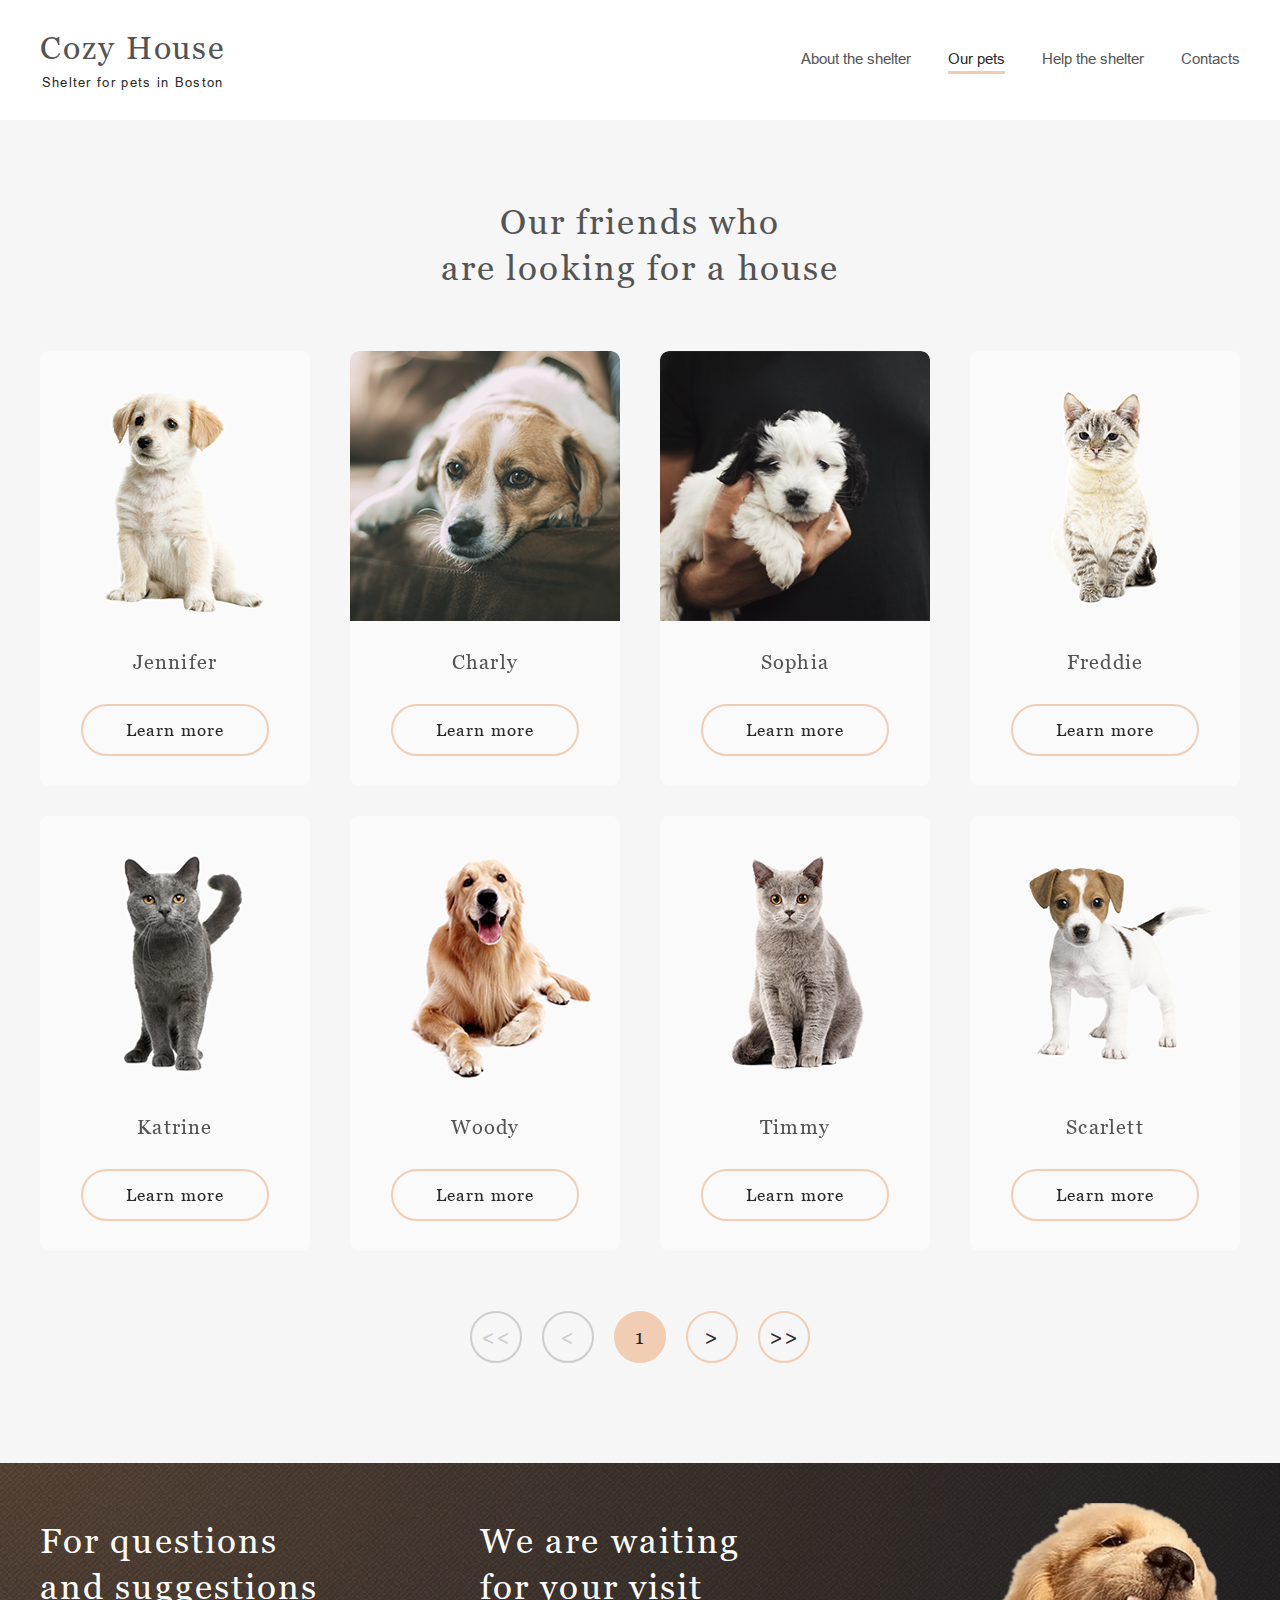
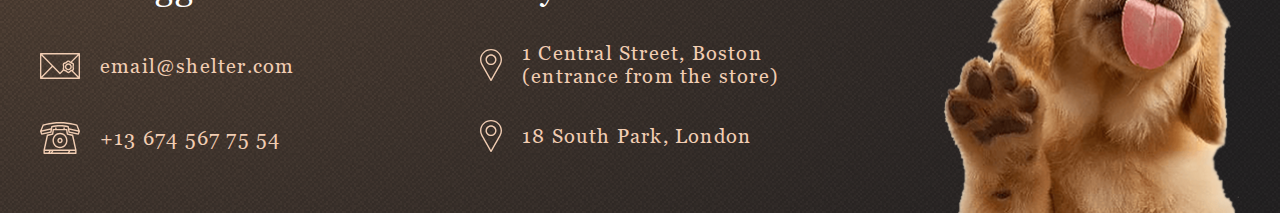
==== pets/index.html @ a1c97e05 "Deploy." ====
<!doctype html><html lang="en"><head><meta charset="UTF-8"/><meta name="viewport" content="width=device-width,initial-scale=1"/><meta name="mode" content="production"/><title>Shelter - Our Pets</title><link rel="icon" type="image/x-icon" href="../favicon.ico?b58b47cc1b7baebacf90"/><link rel="stylesheet" href="../pets/pets.min.css?b58b47cc1b7baebacf90"/></head><body><div class="container menu"><div class="container__content container__content_no-padding"><header class="header"><div class="logo"><a class="link-wrapper logo__link" href="../"><h1 class="title">Cozy House</h1><span class="subtitle">Shelter for pets in Boston</span></a></div><nav class="navigation-menu"><ul class="navigation-menu__link-list"><li class="link"><a href="../">About the shelter</a></li><li class="link link_active"><a class="active" href="../pets">Our pets</a></li><li class="link"><a href="../#help">Help the shelter</a></li><li class="link"><a href="#contacts">Contacts</a></li></ul><button class="burger-menu-button"><span class="burger-menu-button__strip"></span> <span class="burger-menu-button__strip"></span> <span class="burger-menu-button__strip"></span></button><div class="burger-menu"><ul class="burger-menu__link-list"><li class="link"><a href="../">About the shelter</a></li><li class="link link_active"><a class="active" href="../pets">Our pets</a></li><li class="link"><a href="../#help">Help the shelter</a></li><li class="link"><a href="#contacts" close-burger-menu>Contacts</a></li></ul></div></nav></header></div></div><main><section class="container pets"><div class="container__content"><h3 class="heading">Our friends who<br/>are looking for a house</h3><div class="slider"><div class="slider__slide-wrapper swiper"><div class="swiper-wrapper"></div><div class="navigation"><button class="button button_inactive button__paginator button__paginator_top-left swiper-button-first" disabled="disabled">&lt;&lt;</button> <button class="button button_inactive button__paginator button__paginator_left swiper-button-prev" disabled="disabled">&lt;</button> <button class="button button_active button__paginator button__paginator_count swiper-pagination-count">1</button> <button class="button button__paginator button__paginator_right swiper-button-next">&gt;</button> <button class="button button__paginator button__paginator_top-right swiper-button-last">&gt;&gt;</button></div></div></div></div></section></main><footer class="container footer" id="contacts"><div class="container__content container__content_no-padding"><div class="content"><div class="info contacts"><h3 class="info__title">For questions and suggestions</h3><a class="link-wrapper" href="mailto:email@shelter.com"><div class="info__row email"><div class="icon"></div><div class="text">email@shelter.com</div></div></a><a class="link-wrapper" href="tel:+136745677554"><div class="info__row phone"><div class="icon"></div><div class="text">+13 674 567 75 54</div></div></a></div><div class="info locations"><h3 class="info__title">We are waiting for your visit</h3><a class="link-wrapper" href="https://www.google.ru/maps/search/1+Central+Street,+Boston+(entrance+from+the+store)/@42.3144556,-71.0403232,12z/data=!3m1!4b1?hl=ru" target="_blank"><div class="info__row address"><div class="icon"></div><div class="text">1 Central Street, Boston (entrance from the store)</div></div></a><a class="link-wrapper" href="https://www.google.ru/maps/search/18+South+Park,+London/@51.4801382,-0.1778589,12z/data=!3m1!4b1?hl=ru" target="_blank"><div class="info__row address"><div class="icon"></div><div class="text">18 South Park, London</div></div></a></div></div><div class="image"></div></div></footer><script src="../pets/pets.min.js?b58b47cc1b7baebacf90"></script></body></html>
---- pets/pets.min.css ----
@font-face{font-family:swiper-icons;font-style:normal;font-weight:400;src:url("data:application/font-woff;charset=utf-8;base64, [base64]//wADZ2x5ZgAAAywAAADMAAAD2MHtryVoZWFkAAABbAAAADAAAAA2E2+eoWhoZWEAAAGcAAAAHwAAACQC9gDzaG10eAAAAigAAAAZAAAArgJkABFsb2NhAAAC0AAAAFoAAABaFQAUGG1heHAAAAG8AAAAHwAAACAAcABAbmFtZQAAA/gAAAE5AAACXvFdBwlwb3N0AAAFNAAAAGIAAACE5s74hXjaY2BkYGAAYpf5Hu/j+W2+MnAzMYDAzaX6QjD6/4//Bxj5GA8AuRwMYGkAPywL13jaY2BkYGA88P8Agx4j+/8fQDYfA1AEBWgDAIB2BOoAeNpjYGRgYNBh4GdgYgABEMnIABJzYNADCQAACWgAsQB42mNgYfzCOIGBlYGB0YcxjYGBwR1Kf2WQZGhhYGBiYGVmgAFGBiQQkOaawtDAoMBQxXjg/wEGPcYDDA4wNUA2CCgwsAAAO4EL6gAAeNpj2M0gyAACqxgGNWBkZ2D4/wMA+xkDdgAAAHjaY2BgYGaAYBkGRgYQiAHyGMF8FgYHIM3DwMHABGQrMOgyWDLEM1T9/w8UBfEMgLzE////P/5//f/V/xv+r4eaAAeMbAxwIUYmIMHEgKYAYjUcsDAwsLKxc3BycfPw8jEQA/[base64]/uznmfPFBNODM2K7MTQ45YEAZqGP81AmGGcF3iPqOop0r1SPTaTbVkfUe4HXj97wYE+yNwWYxwWu4v1ugWHgo3S1XdZEVqWM7ET0cfnLGxWfkgR42o2PvWrDMBSFj/IHLaF0zKjRgdiVMwScNRAoWUoH78Y2icB/yIY09An6AH2Bdu/UB+yxopYshQiEvnvu0dURgDt8QeC8PDw7Fpji3fEA4z/PEJ6YOB5hKh4dj3EvXhxPqH/SKUY3rJ7srZ4FZnh1PMAtPhwP6fl2PMJMPDgeQ4rY8YT6Gzao0eAEA409DuggmTnFnOcSCiEiLMgxCiTI6Cq5DZUd3Qmp10vO0LaLTd2cjN4fOumlc7lUYbSQcZFkutRG7g6JKZKy0RmdLY680CDnEJ+UMkpFFe1RN7nxdVpXrC4aTtnaurOnYercZg2YVmLN/d/gczfEimrE/fs/bOuq29Zmn8tloORaXgZgGa78yO9/cnXm2BpaGvq25Dv9S4E9+5SIc9PqupJKhYFSSl47+Qcr1mYNAAAAeNptw0cKwkAAAMDZJA8Q7OUJvkLsPfZ6zFVERPy8qHh2YER+3i/BP83vIBLLySsoKimrqKqpa2hp6+jq6RsYGhmbmJqZSy0sraxtbO3sHRydnEMU4uR6yx7JJXveP7WrDycAAAAAAAH//wACeNpjYGRgYOABYhkgZgJCZgZNBkYGLQZtIJsFLMYAAAw3ALgAeNolizEKgDAQBCchRbC2sFER0YD6qVQiBCv/H9ezGI6Z5XBAw8CBK/m5iQQVauVbXLnOrMZv2oLdKFa8Pjuru2hJzGabmOSLzNMzvutpB3N42mNgZGBg4GKQYzBhYMxJLMlj4GBgAYow/P/PAJJhLM6sSoWKfWCAAwDAjgbRAAB42mNgYGBkAIIbCZo5IPrmUn0hGA0AO8EFTQAA")}:root{--swiper-theme-color:#007aff}.swiper{list-style:none;margin-left:auto;margin-right:auto;overflow:hidden;padding:0;position:relative;z-index:1}.swiper-vertical>.swiper-wrapper{flex-direction:column}.swiper-wrapper{box-sizing:content-box;display:flex;height:100%;position:relative;transition-property:transform;width:100%;z-index:1}.swiper-android .swiper-slide,.swiper-wrapper{transform:translateZ(0)}.swiper-pointer-events{touch-action:pan-y}.swiper-pointer-events.swiper-vertical{touch-action:pan-x}.swiper-slide{flex-shrink:0;height:100%;position:relative;transition-property:transform;width:100%}.swiper-slide-invisible-blank{visibility:hidden}.swiper-autoheight,.swiper-autoheight .swiper-slide{height:auto}.swiper-autoheight .swiper-wrapper{align-items:flex-start;transition-property:transform,height}.swiper-backface-hidden .swiper-slide{-webkit-backface-visibility:hidden;backface-visibility:hidden;transform:translateZ(0)}.swiper-3d,.swiper-3d.swiper-css-mode .swiper-wrapper{perspective:1200px}.swiper-3d .swiper-cube-shadow,.swiper-3d .swiper-slide,.swiper-3d .swiper-slide-shadow,.swiper-3d .swiper-slide-shadow-bottom,.swiper-3d .swiper-slide-shadow-left,.swiper-3d .swiper-slide-shadow-right,.swiper-3d .swiper-slide-shadow-top,.swiper-3d .swiper-wrapper{transform-style:preserve-3d}.swiper-3d .swiper-slide-shadow,.swiper-3d .swiper-slide-shadow-bottom,.swiper-3d .swiper-slide-shadow-left,.swiper-3d .swiper-slide-shadow-right,.swiper-3d .swiper-slide-shadow-top{height:100%;left:0;pointer-events:none;position:absolute;top:0;width:100%;z-index:10}.swiper-3d .swiper-slide-shadow{background:rgba(0,0,0,.15)}.swiper-3d .swiper-slide-shadow-left{background-image:linear-gradient(270deg,rgba(0,0,0,.5),transparent)}.swiper-3d .swiper-slide-shadow-right{background-image:linear-gradient(90deg,rgba(0,0,0,.5),transparent)}.swiper-3d .swiper-slide-shadow-top{background-image:linear-gradient(0deg,rgba(0,0,0,.5),transparent)}.swiper-3d .swiper-slide-shadow-bottom{background-image:linear-gradient(180deg,rgba(0,0,0,.5),transparent)}.swiper-css-mode>.swiper-wrapper{-ms-overflow-style:none;overflow:auto;scrollbar-width:none}.swiper-css-mode>.swiper-wrapper::-webkit-scrollbar{display:none}.swiper-css-mode>.swiper-wrapper>.swiper-slide{scroll-snap-align:start start}.swiper-horizontal.swiper-css-mode>.swiper-wrapper{scroll-snap-type:x mandatory}.swiper-vertical.swiper-css-mode>.swiper-wrapper{scroll-snap-type:y mandatory}.swiper-centered>.swiper-wrapper:before{content:"";flex-shrink:0;order:9999}.swiper-centered.swiper-horizontal>.swiper-wrapper>.swiper-slide:first-child{margin-inline-start:var(--swiper-centered-offset-before)}.swiper-centered.swiper-horizontal>.swiper-wrapper:before{height:100%;min-height:1px;width:var(--swiper-centered-offset-after)}.swiper-centered.swiper-vertical>.swiper-wrapper>.swiper-slide:first-child{margin-block-start:var(--swiper-centered-offset-before)}.swiper-centered.swiper-vertical>.swiper-wrapper:before{height:var(--swiper-centered-offset-after);min-width:1px;width:100%}.swiper-centered>.swiper-wrapper>.swiper-slide{scroll-snap-align:center center}

/*! normalize.css v8.0.1 | MIT License | github.com/necolas/normalize.css */html{-webkit-text-size-adjust:100%;line-height:1.15}body{margin:0}main{display:block}h1{font-size:2em;margin:.67em 0}hr{box-sizing:content-box;height:0;overflow:visible}pre{font-family:monospace,monospace;font-size:1em}a{background-color:transparent}abbr[title]{border-bottom:none;text-decoration:underline;text-decoration:underline dotted}b,strong{font-weight:bolder}code,kbd,samp{font-family:monospace,monospace;font-size:1em}small{font-size:80%}sub,sup{font-size:75%;line-height:0;position:relative;vertical-align:baseline}sub{bottom:-.25em}sup{top:-.5em}img{border-style:none}button,input,optgroup,select,textarea{font-family:inherit;font-size:100%;line-height:1.15;margin:0}button,input{overflow:visible}button,select{text-transform:none}[type=button],[type=reset],[type=submit],button{-webkit-appearance:button}[type=button]::-moz-focus-inner,[type=reset]::-moz-focus-inner,[type=submit]::-moz-focus-inner,button::-moz-focus-inner{border-style:none;padding:0}[type=button]:-moz-focusring,[type=reset]:-moz-focusring,[type=submit]:-moz-focusring,button:-moz-focusring{outline:1px dotted ButtonText}fieldset{padding:.35em .75em .625em}legend{box-sizing:border-box;color:inherit;display:table;max-width:100%;padding:0;white-space:normal}progress{vertical-align:baseline}textarea{overflow:auto}[type=checkbox],[type=radio]{box-sizing:border-box;padding:0}[type=number]::-webkit-inner-spin-button,[type=number]::-webkit-outer-spin-button{height:auto}[type=search]{-webkit-appearance:textfield;outline-offset:-2px}[type=search]::-webkit-search-decoration{-webkit-appearance:none}::-webkit-file-upload-button{-webkit-appearance:button;font:inherit}details{display:block}summary{display:list-item}[hidden],template{display:none}@font-face{font-display:swap;font-family:Arial;font-style:normal;font-weight:900;src:url(../static/fonts/Arial-Black.woff2) format("woff2"),url(../static/fonts/Arial-Black.woff) format("woff"),url(../static/fonts/Arial-Black.ttf) format("truetype")}@font-face{font-display:swap;font-family:Arial;font-style:normal;font-weight:700;src:url(../static/fonts/Arial-BoldMT.woff2) format("woff2"),url(../static/fonts/Arial-BoldMT.woff) format("woff"),url(../static/fonts/Arial-BoldMT.ttf) format("truetype")}@font-face{font-display:swap;font-family:Arial;font-style:italic;font-weight:700;src:url(../static/fonts/Arial-BoldItalicMT.woff2) format("woff2"),url(../static/fonts/Arial-BoldItalicMT.woff) format("woff"),url(../static/fonts/Arial-BoldItalicMT.ttf) format("truetype")}@font-face{font-display:swap;font-family:Arial Narrow;font-style:italic;font-weight:400;src:url(../static/fonts/ArialNarrow-Italic.woff2) format("woff2"),url(../static/fonts/ArialNarrow-Italic.woff) format("woff"),url(../static/fonts/ArialNarrow-Italic.ttf) format("truetype")}@font-face{font-display:swap;font-family:Arial;font-style:normal;font-weight:400;src:url(../static/fonts/ArialMT.woff2) format("woff2"),url(../static/fonts/ArialMT.woff) format("woff"),url(../static/fonts/ArialMT.ttf) format("truetype")}@font-face{font-display:swap;font-family:Arial;font-style:italic;font-weight:400;src:url(../static/fonts/Arial-ItalicMT.woff2) format("woff2"),url(../static/fonts/Arial-ItalicMT.woff) format("woff"),url(../static/fonts/Arial-ItalicMT.ttf) format("truetype")}@font-face{font-display:swap;font-family:Arial Narrow;font-style:italic;font-weight:700;src:url(../static/fonts/ArialNarrow-BoldItalic.woff2) format("woff2"),url(../static/fonts/ArialNarrow-BoldItalic.woff) format("woff"),url(../static/fonts/ArialNarrow-BoldItalic.ttf) format("truetype")}@font-face{font-display:swap;font-family:Arial Narrow;font-style:normal;font-weight:700;src:url(../static/fonts/ArialNarrow-Bold.woff2) format("woff2"),url(../static/fonts/ArialNarrow-Bold.woff) format("woff"),url(../static/fonts/ArialNarrow-Bold.ttf) format("truetype")}@font-face{font-display:swap;font-family:Arial Narrow;font-style:normal;font-weight:400;src:url(../static/fonts/ArialNarrow.woff2) format("woff2"),url(../static/fonts/ArialNarrow.woff) format("woff"),url(../static/fonts/ArialNarrow.ttf) format("truetype")}@font-face{font-display:swap;font-family:Georgia;font-style:normal;font-weight:700;src:url(../static/fonts/Georgia-Bold.woff2) format("woff2"),url(../static/fonts/Georgia-Bold.woff) format("woff"),url(../static/fonts/Georgia-Bold.ttf) format("truetype")}@font-face{font-display:swap;font-family:Georgia;font-style:italic;font-weight:700;src:url(../static/fonts/Georgia-BoldItalic.woff2) format("woff2"),url(../static/fonts/Georgia-BoldItalic.woff) format("woff"),url(../static/fonts/Georgia-BoldItalic.ttf) format("truetype")}@font-face{font-display:swap;font-family:Georgia;font-style:normal;font-weight:400;src:url(../static/fonts/Georgia.woff2) format("woff2"),url(../static/fonts/Georgia.woff) format("woff"),url(../static/fonts/Georgia.ttf) format("truetype")}@font-face{font-display:swap;font-family:Georgia;font-style:italic;font-weight:400;src:url(../static/fonts/Georgia-Italic.woff2) format("woff2"),url(../static/fonts/Georgia-Italic.woff) format("woff"),url(../static/fonts/Georgia-Italic.ttf) format("truetype")}:root{--color-light-xl:#fff;--color-light-l:#f6f6f6;--color-light-s:#fafafa;--color-dark-s:#cdcdcd;--color-dark-m:#b2b2b2;--color-dark-l:#545454;--color-dark-xl:#4c4c4c;--color-dark-3xl:#292929;--color-dark-3xl-opacity:rgba(41,41,41,.6);--color-primary:#f1cdb3;--color-primary-light:#fddcc4;--size-heading:3.5rem;--size-small-text:1.5rem}html{font-size:62.5%}body{background-color:var(--color-dark-3xl);color:var(--color-dark-3xl);font-family:Georgia;font-size:2rem;font-weight:400}h1,h2,h3,h6{font-weight:400;margin:0}p{margin:0}ul,ul li{margin:0;padding:0}ul li{list-style-type:none}h1{color:var(--color-primary);font-family:Georgia;font-size:3.2rem;font-style:normal;font-weight:400;letter-spacing:.06em;line-height:1.1}h2{color:var(--color-light-xl);font-size:4.4rem}h2,h3{font-family:Georgia;font-style:normal;font-weight:400;letter-spacing:.06em;line-height:1.3}h3{color:var(--color-dark-l);font-size:3.5rem}.link-wrapper{text-decoration:none}.button{background-color:transparent;border:.2rem solid;border-color:var(--color-primary);border-radius:10rem;color:var(--color-dark-3xl);cursor:pointer;font-size:1.7rem;letter-spacing:.06em;line-height:1.3;padding:1.3rem 4.3rem;transition:background-color .3s,border-color .3s,color .3s}.button_active{background-color:var(--color-primary)}.button_inactive{border-color:var(--color-dark-s);color:var(--color-dark-s);cursor:auto}.container__content{box-sizing:border-box;margin:0 auto;max-width:120rem;min-height:inherit;padding:8rem 0 10rem}.container__content_no-padding{padding:0!important}.container__content .heading,.container__content .text{margin-bottom:1rem}.container__content .text:last-child{margin-bottom:0}.container__content .header{display:grid;grid-template-columns:auto 1fr;min-height:12rem}.container__content .header .logo{align-items:center;display:flex}.container__content .header .logo__link{align-items:center;display:flex;flex-flow:column;justify-content:center}.container__content .header .logo__link .title{margin-bottom:1.1rem}.container__content .header .logo__link .subtitle{color:var(--color-light-xl);font-family:Arial;font-size:1.3rem;font-weight:400;letter-spacing:.1em;line-height:1.15rem}.container__content .header .navigation-menu{align-items:center;display:flex;justify-content:end}.container__content .header .navigation-menu__link-list{display:flex}.container__content .header .navigation-menu__link-list .link{font-family:Arial;font-size:1.5rem;font-weight:400;line-height:160%;margin-right:3.7rem}.container__content .header .navigation-menu__link-list .link:last-child{margin-right:0}.container__content .header .navigation-menu__link-list .link_active{border-bottom:.3rem solid;border-color:var(--color-primary)}.container__content .header .navigation-menu__link-list .link a{color:var(--color-dark-s);text-decoration:none;transition:color .3s}.container__content .header .navigation-menu__link-list .link a.active,.container__content .header .navigation-menu__link-list .link a:hover{color:var(--color-light-xl)}@media (max-width:767.98px){.container__content .header .navigation-menu__link-list{display:none}}.container__content .header .navigation-menu .burger-menu-button{background:none;border:none;cursor:pointer;display:none;height:3rem;justify-content:space-around;padding:0;transform:rotate(180deg);transition:transform .3s;width:3rem}.container__content .header .navigation-menu .burger-menu-button:not([opened]){transform:rotate(90deg)}.container__content .header .navigation-menu .burger-menu-button__strip{background-color:var(--color-dark-3xl);background-image:url(../static/images/line.svg);height:30px;width:2px}@media (max-width:767.98px){.container__content .header .navigation-menu .burger-menu-button{display:flex}}.container__content .header .navigation-menu .burger-menu{display:none;transition:height .2s ease-in;z-index:30}@media (max-width:767.98px){.container__content .header .navigation-menu{justify-content:center}.container__content .header .navigation-menu .burger-menu{align-items:center;background-color:var(--color-dark-3xl);display:flex;height:calc(100vh - 12rem);justify-content:center;left:calc(50% - 16rem);position:absolute;top:12rem;width:32rem}.container__content .header .navigation-menu .burger-menu:not([opened]){height:0}.container__content .header .navigation-menu .burger-menu:not([opened]) *{display:none}.container__content .header .navigation-menu .burger-menu__link-list{display:flex;flex-flow:column;margin-bottom:12rem;text-align:center}.container__content .header .navigation-menu .burger-menu__link-list .link{font-family:Arial;font-size:3.2rem;font-weight:400;justify-content:center;line-height:160%;margin:0 auto 4rem}.container__content .header .navigation-menu .burger-menu__link-list .link:last-child{margin-bottom:0}.container__content .header .navigation-menu .burger-menu__link-list .link_active{border-bottom:.3rem solid;border-color:var(--color-primary)}.container__content .header .navigation-menu .burger-menu__link-list .link a{color:var(--color-dark-s);text-decoration:none;transition:color .3s}.container__content .header .navigation-menu .burger-menu__link-list .link a.active,.container__content .header .navigation-menu .burger-menu__link-list .link a:hover{color:var(--color-light-xl)}.container__content .header{margin:0;padding:0 1rem}.container__content .header[opened]{position:relative;z-index:30}.container__content .header:not([opened]){transition-delay:.2s;transition-property:background-color}}.container__content .pet-list{display:grid;gap:3rem 4rem;grid-template-columns:repeat(4,1fr);grid-template-rows:repeat(2,1fr)}.container__content .pet-list__item{margin:0 auto}.container__content .pet-list__item .pet-card{align-items:center;background-color:var(--color-light-s);border-radius:.9rem;color:var(--color-dark-l);cursor:pointer;display:flex;flex-flow:column;overflow:hidden;padding-bottom:3rem;width:27rem}.container__content .pet-list__item .pet-card:hover{background-color:var(--color-light-xl)}.container__content .pet-list__item .pet-card:hover .pet-card__button{background-color:var(--color-primary-light);border-color:var(--color-primary-light)}.container__content .pet-list__item .pet-card__photo{height:27rem;margin-bottom:3rem;width:27rem}.container__content .pet-list__item .pet-card__name{font-size:2rem;letter-spacing:.06em;line-height:1.15;margin-bottom:3rem}.container__content .pet-list__item .pet-card__button{background-color:var(--color-light-s)}@media (max-width:1279.98px){.container__content{max-width:70.8rem;padding-bottom:7.5rem}}@media (max-width:767.98px){.container__content{max-width:32rem;padding-bottom:4.5rem;padding-top:4.25rem}}.footer{background:url(../static/images/noise-transparent.png),radial-gradient(100% 215.42% at 0 0,#5b483a 0,#262425 100%) #211f20;min-height:35rem}.footer .container__content{align-items:end;display:flex;justify-content:space-between}.footer .container__content .content{display:flex}.footer .container__content .content .info{height:29.4rem;margin-right:14rem;width:30rem}.footer .container__content .content .info:last-child{margin-right:0}.footer .container__content .content .info__title{color:var(--color-light-xl);margin-bottom:4rem}@media (max-width:767.98px){.footer .container__content .content .info__title{font-size:2.5rem;text-align:center}}.footer .container__content .content .info__row{color:var(--color-primary);display:grid;grid-template-columns:auto 1fr;margin-bottom:4rem}.footer .container__content .content .info__row .icon{margin:auto 2rem auto auto}.footer .container__content .content .info__row .text{font-family:Georgia;font-size:2rem;font-weight:400;letter-spacing:.06em;line-height:1.15;margin:auto 0}@media (max-width:767.98px){.footer .container__content .content .info__row.phone .icon{margin-left:.4rem}}@media (max-width:1279.98px){.footer .container__content .content .info{height:auto;margin-right:4rem}}@media (max-width:767.98px){.footer .container__content .content .info{margin:0 auto;width:25rem}.footer .container__content .content .info:last-child{margin:0 auto;width:30rem}.footer .container__content .content .info:last-child .info__title{margin-left:3rem;margin-right:3rem}}.footer .container__content .content .contacts .email .icon{background-image:url(../static/images/icon-email.svg);height:32px;width:40px}.footer .container__content .content .contacts .phone .icon{background-image:url(../static/images/icon-phone.svg);height:32px;width:40px}.footer .container__content .content .locations .info__title{margin-bottom:3.2rem}@media (max-width:767.98px){.footer .container__content .content .locations .info__title{margin-bottom:3.8rem}}.footer .container__content .content .locations .info__row{margin-bottom:3.2rem}.footer .container__content .content .locations .info__row.address .icon{background-image:url(../static/images/icon-marker.svg);height:32px;width:22px}@media (max-width:767.98px){.footer .container__content .content .locations .info__row{margin-bottom:4rem}}@media (max-width:1279.98px){.footer .container__content .content{justify-content:space-between;margin:0 3.5rem 2.5rem;padding-top:3rem}}@media (max-width:767.98px){.footer .container__content .content{flex-wrap:wrap;margin:0 auto;padding-top:3rem}.footer .container__content .content:last-child{margin:0 auto}}.footer .container__content .image{background-image:url(../static/images/footer-puppy.png);height:310px;width:300px}@media (max-width:767.98px){.footer .container__content .image{background-size:259px;height:268px;width:262px}}@media (max-width:1279.98px){.footer .container__content{flex-wrap:wrap;justify-content:center}}.burger-menu-overlay{background:var(--color-dark-3xl-opacity);bottom:0;cursor:pointer;display:none;left:0;position:fixed;right:0;top:0;z-index:20}.burger-menu-overlay__left{right:calc(50% + 16rem)}.burger-menu-overlay__right{left:calc(50% + 16rem)}@media (max-width:767.98px){.burger-menu-overlay{display:block}}.popup-container{align-items:center;background:var(--color-dark-3xl-opacity);bottom:0;display:flex;flex-flow:column;justify-content:center;left:0;position:fixed;right:0;top:0;z-index:20}.popup-container:hover{cursor:pointer}.popup-container:hover .close-button{background-color:var(--color-primary)}.popup-container .popup{background-color:var(--color-light-xl);border-radius:.9rem;height:50rem;overflow:auto;width:90rem}.popup-container .popup:hover{cursor:auto}.popup-container .popup:hover .close-button{background-color:transparent}.popup-container .popup .pet-card{display:flex;height:100%}.popup-container .popup .pet-card__photo{display:flex;width:50rem}.popup-container .popup .pet-card__photo img{width:100%}@media (max-width:1279.98px){.popup-container .popup .pet-card__photo{width:35rem}}@media (max-width:767.98px){.popup-container .popup .pet-card__photo{display:none}}.popup-container .popup .pet-card__info{color:var(--color-dark-3xl);flex:1;padding:5rem 2rem 0 3rem}.popup-container .popup .pet-card__info .title{color:var(--color-dark-3xl);margin:0 0 1rem}@media (max-width:767.98px){.popup-container .popup .pet-card__info .title{text-align:center}}.popup-container .popup .pet-card__info .subtitle{font-size:2rem;letter-spacing:.06em;margin-bottom:4rem}@media (max-width:1279.98px){.popup-container .popup .pet-card__info .subtitle{margin-bottom:2rem}}@media (max-width:767.98px){.popup-container .popup .pet-card__info .subtitle{text-align:center}}.popup-container .popup .pet-card__info .description{font-size:1.7rem;line-height:1;margin-bottom:4rem}@media (max-width:1279.98px){.popup-container .popup .pet-card__info .description{font-size:1.3rem;letter-spacing:.06em;line-height:110%;margin-bottom:1.7rem}}@media (max-width:767.98px){.popup-container .popup .pet-card__info .description{margin-bottom:2rem;text-align:justify}}.popup-container .popup .pet-card__info .list{font-size:1.7rem}.popup-container .popup .pet-card__info .list__item{margin-bottom:.8rem}.popup-container .popup .pet-card__info .list__item:before{color:var(--color-primary);content:"\2022";margin-right:.2rem}@media (max-width:1279.98px){.popup-container .popup .pet-card__info .list__item:before{margin-right:.35rem}}@media (max-width:767.98px){.popup-container .popup .pet-card__info .list__item:before{margin-right:.35rem}}@media (max-width:1279.98px){.popup-container .popup .pet-card__info .list__item{margin-bottom:.4rem}}@media (max-width:767.98px){.popup-container .popup .pet-card__info .list__item{margin-bottom:.4rem}}@media (max-width:1279.98px){.popup-container .popup .pet-card__info{padding:1rem .5rem 0 1rem}}@media (max-width:767.98px){.popup-container .popup .pet-card__info{padding:1rem 1rem 0}}.popup-container .popup .close-button{background-image:url(../static/images/cross.svg);background-position:50%;background-repeat:no-repeat;height:12px;left:calc(50% + 44rem);padding:2.4rem;position:absolute;top:calc(50% - 30.2rem);width:12px}.popup-container .popup .close-button:hover{background-color:var(--color-primary)}@media (max-width:1279.98px){.popup-container .popup .close-button{left:calc(50% + 30.6rem);top:calc(50% - 22.7rem)}}@media (max-width:767.98px){.popup-container .popup .close-button{left:calc(50% + 9.8rem);top:calc(50% - 22.2rem)}}@media (max-width:1279.98px){.popup-container .popup{height:35rem;width:63rem}}@media (max-width:767.98px){.popup-container .popup{height:34rem;width:24rem}.hide-scrollbar-y{overflow-y:hidden}}.menu{background-color:var(--color-light-xl);position:sticky;top:0;z-index:10}.menu .header .logo .title{color:var(--color-dark-l)}.menu .header .logo .subtitle{color:var(--color-dark-3xl)}.menu .header .navigation-menu .link a{color:var(--color-dark-l)}.menu .header .navigation-menu .link a.active,.menu .header .navigation-menu .link a:hover{color:var(--color-dark-3xl)}.pets{background-color:var(--color-light-l);min-height:134.2rem}.pets .container__content{display:flex;flex-flow:column}.pets .container__content .heading{margin-bottom:6rem;text-align:center}@media (max-width:1279.98px){.pets .container__content .heading{margin-bottom:3rem}}@media (max-width:767.98px){.pets .container__content .heading{font-size:2.5rem;margin-bottom:4rem}}@media (max-width:1279.98px){.pets .container__content .pet-list__item:nth-child(odd){margin-right:0}.pets .container__content .pet-list__item:nth-child(2n){margin-left:0}}@media (max-width:767.98px){.pets .container__content .pet-list__item:nth-child(odd){margin-right:auto}.pets .container__content .pet-list__item:nth-child(2n){margin-left:auto}}@media (max-width:1279.98px){.pets .container__content .pet-list{grid-template-columns:repeat(2,1fr);grid-template-rows:repeat(3,1fr)}}@media (max-width:767.98px){.pets .container__content .pet-list{grid-template-columns:repeat(1,1fr);grid-template-rows:repeat(3,1fr)}}.pets .container__content .navigation{display:flex;justify-content:center;margin-top:6rem}.pets .container__content .navigation .button{align-items:center;display:flex;font-size:2rem;height:5.2rem;justify-content:center;letter-spacing:.06em;line-height:1;margin-right:2rem;padding:2rem;width:5.2rem}.pets .container__content .navigation .button:last-child{margin-right:0}@media (max-width:767.98px){.pets .container__content .navigation .button{margin-right:1rem}}.pets .container__content .navigation .button__paginator:not(.button__paginator_count){background-color:var(--color-light-l);font-weight:700}.pets .container__content .navigation .button__paginator:not(.button_inactive):hover{background-color:var(--color-primary)}.pets .container__content .navigation .button__paginator_count{cursor:auto}@media (max-width:1279.98px){.pets .container__content .navigation{margin-top:4rem}}
/*# sourceMappingURL=pets.min.css.map*/
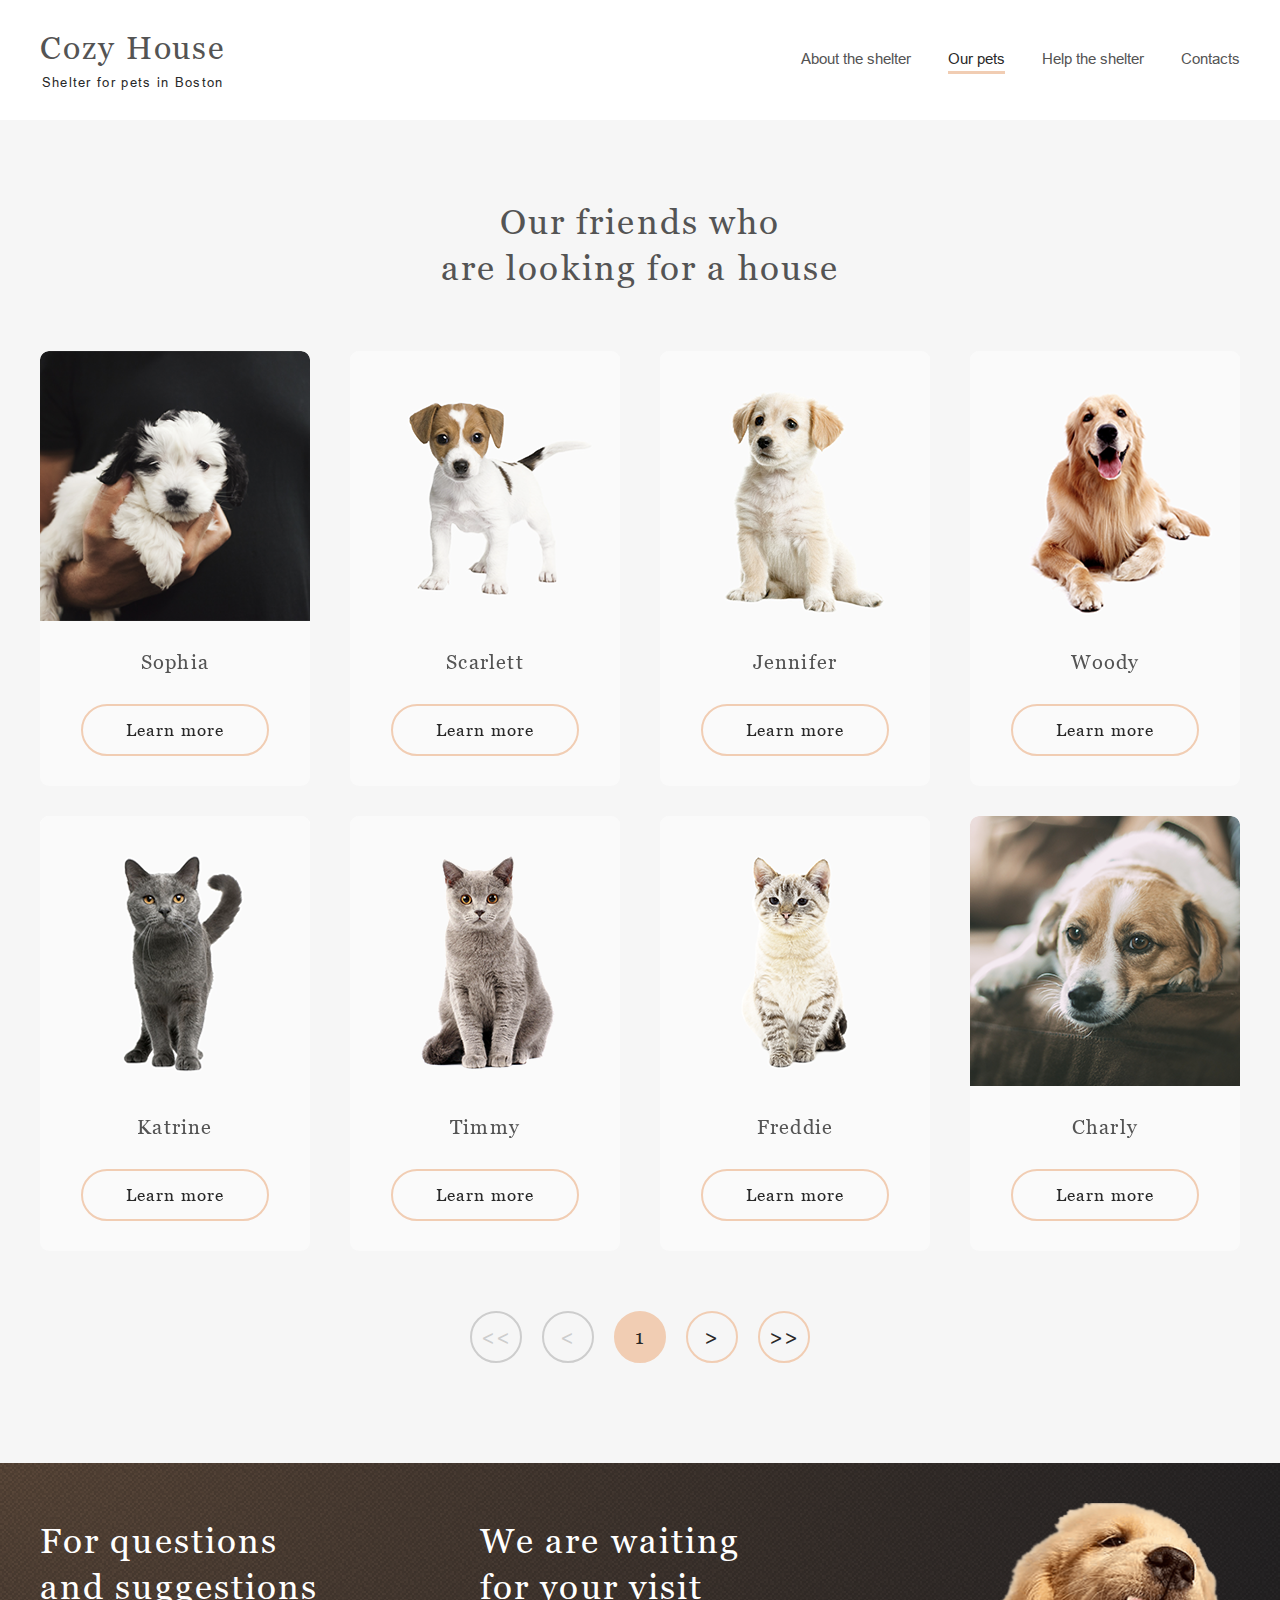
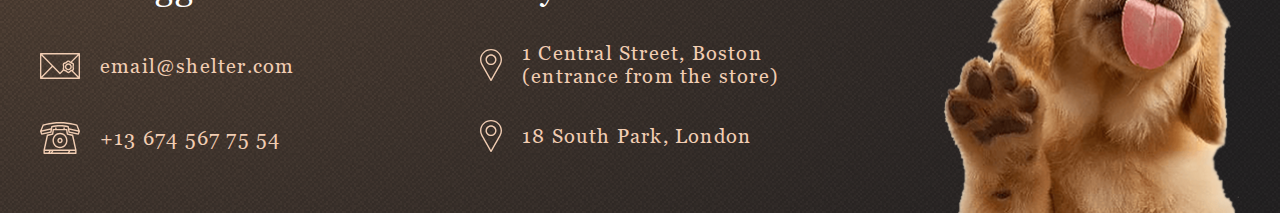
==== commit fa805de2: "Deploy." ====
--- a/pets/index.html
+++ b/pets/index.html
@@ -1 +1 @@
-<!doctype html><html lang="en"><head><meta charset="UTF-8"/><meta name="viewport" content="width=device-width,initial-scale=1"/><meta name="mode" content="production"/><title>Shelter - Our Pets</title><link rel="icon" type="image/x-icon" href="../favicon.ico?b58b47cc1b7baebacf90"/><link rel="stylesheet" href="../pets/pets.min.css?b58b47cc1b7baebacf90"/></head><body><div class="container menu"><div class="container__content container__content_no-padding"><header class="header"><div class="logo"><a class="link-wrapper logo__link" href="../"><h1 class="title">Cozy House</h1><span class="subtitle">Shelter for pets in Boston</span></a></div><nav class="navigation-menu"><ul class="navigation-menu__link-list"><li class="link"><a href="../">About the shelter</a></li><li class="link link_active"><a class="active" href="../pets">Our pets</a></li><li class="link"><a href="../#help">Help the shelter</a></li><li class="link"><a href="#contacts">Contacts</a></li></ul><button class="burger-menu-button"><span class="burger-menu-button__strip"></span> <span class="burger-menu-button__strip"></span> <span class="burger-menu-button__strip"></span></button><div class="burger-menu"><ul class="burger-menu__link-list"><li class="link"><a href="../">About the shelter</a></li><li class="link link_active"><a class="active" href="../pets">Our pets</a></li><li class="link"><a href="../#help">Help the shelter</a></li><li class="link"><a href="#contacts" close-burger-menu>Contacts</a></li></ul></div></nav></header></div></div><main><section class="container pets"><div class="container__content"><h3 class="heading">Our friends who<br/>are looking for a house</h3><div class="slider"><div class="slider__slide-wrapper swiper"><div class="swiper-wrapper"></div><div class="navigation"><button class="button button_inactive button__paginator button__paginator_top-left swiper-button-first" disabled="disabled">&lt;&lt;</button> <button class="button button_inactive button__paginator button__paginator_left swiper-button-prev" disabled="disabled">&lt;</button> <button class="button button_active button__paginator button__paginator_count swiper-pagination-count">1</button> <button class="button button__paginator button__paginator_right swiper-button-next">&gt;</button> <button class="button button__paginator button__paginator_top-right swiper-button-last">&gt;&gt;</button></div></div></div></div></section></main><footer class="container footer" id="contacts"><div class="container__content container__content_no-padding"><div class="content"><div class="info contacts"><h3 class="info__title">For questions and suggestions</h3><a class="link-wrapper" href="mailto:email@shelter.com"><div class="info__row email"><div class="icon"></div><div class="text">email@shelter.com</div></div></a><a class="link-wrapper" href="tel:+136745677554"><div class="info__row phone"><div class="icon"></div><div class="text">+13 674 567 75 54</div></div></a></div><div class="info locations"><h3 class="info__title">We are waiting for your visit</h3><a class="link-wrapper" href="https://www.google.ru/maps/search/1+Central+Street,+Boston+(entrance+from+the+store)/@42.3144556,-71.0403232,12z/data=!3m1!4b1?hl=ru" target="_blank"><div class="info__row address"><div class="icon"></div><div class="text">1 Central Street, Boston (entrance from the store)</div></div></a><a class="link-wrapper" href="https://www.google.ru/maps/search/18+South+Park,+London/@51.4801382,-0.1778589,12z/data=!3m1!4b1?hl=ru" target="_blank"><div class="info__row address"><div class="icon"></div><div class="text">18 South Park, London</div></div></a></div></div><div class="image"></div></div></footer><script src="../pets/pets.min.js?b58b47cc1b7baebacf90"></script></body></html>+<!doctype html><html lang="en"><head><meta charset="UTF-8"/><meta name="viewport" content="width=device-width,initial-scale=1"/><meta name="mode" content="production"/><title>Shelter - Our Pets</title><link rel="icon" type="image/x-icon" href="../favicon.ico?1598b112ee328b645674"/><link rel="stylesheet" href="../pets/pets.min.css?1598b112ee328b645674"/></head><body><div class="container menu"><div class="container__content container__content_no-padding"><header class="header"><div class="logo"><a class="link-wrapper logo__link" href="../"><h1 class="title">Cozy House</h1><span class="subtitle">Shelter for pets in Boston</span></a></div><nav class="navigation-menu"><ul class="navigation-menu__link-list"><li class="link"><a href="../">About the shelter</a></li><li class="link link_active"><a class="active" href="../pets">Our pets</a></li><li class="link"><a href="../#help">Help the shelter</a></li><li class="link"><a href="#contacts">Contacts</a></li></ul><button class="burger-menu-button"><span class="burger-menu-button__strip"></span> <span class="burger-menu-button__strip"></span> <span class="burger-menu-button__strip"></span></button><div class="burger-menu"><ul class="burger-menu__link-list"><li class="link"><a href="../">About the shelter</a></li><li class="link link_active"><a class="active" href="../pets">Our pets</a></li><li class="link"><a href="../#help">Help the shelter</a></li><li class="link"><a href="#contacts" close-burger-menu>Contacts</a></li></ul></div></nav></header></div></div><main><section class="container pets"><div class="container__content"><h3 class="heading">Our friends who<br/>are looking for a house</h3><div class="slider"><div class="slider__slide-wrapper swiper"><div class="swiper-wrapper"></div><div class="navigation"><button class="button button_inactive button__paginator button__paginator_top-left swiper-button-first" disabled="disabled">&lt;&lt;</button> <button class="button button_inactive button__paginator button__paginator_left swiper-button-prev" disabled="disabled">&lt;</button> <button class="button button_active button__paginator button__paginator_count swiper-pagination-count">1</button> <button class="button button__paginator button__paginator_right swiper-button-next">&gt;</button> <button class="button button__paginator button__paginator_top-right swiper-button-last">&gt;&gt;</button></div></div></div></div></section></main><footer class="container footer" id="contacts"><div class="container__content container__content_no-padding"><div class="content"><div class="info contacts"><h3 class="info__title">For questions and suggestions</h3><a class="link-wrapper" href="mailto:email@shelter.com"><div class="info__row email"><div class="icon"></div><div class="text">email@shelter.com</div></div></a><a class="link-wrapper" href="tel:+136745677554"><div class="info__row phone"><div class="icon"></div><div class="text">+13 674 567 75 54</div></div></a></div><div class="info locations"><h3 class="info__title">We are waiting for your visit</h3><a class="link-wrapper" href="https://www.google.ru/maps/search/1+Central+Street,+Boston+(entrance+from+the+store)/@42.3144556,-71.0403232,12z/data=!3m1!4b1?hl=ru" target="_blank"><div class="info__row address"><div class="icon"></div><div class="text">1 Central Street, Boston (entrance from the store)</div></div></a><a class="link-wrapper" href="https://www.google.ru/maps/search/18+South+Park,+London/@51.4801382,-0.1778589,12z/data=!3m1!4b1?hl=ru" target="_blank"><div class="info__row address"><div class="icon"></div><div class="text">18 South Park, London</div></div></a></div></div><div class="image"></div></div></footer><script src="../pets/pets.min.js?1598b112ee328b645674"></script></body></html>--- a/pets/pets.min.css
+++ b/pets/pets.min.css
@@ -1,4 +1,4 @@
 @font-face{font-family:swiper-icons;font-style:normal;font-weight:400;src:url("data:application/font-woff;charset=utf-8;base64, [base64]//wADZ2x5ZgAAAywAAADMAAAD2MHtryVoZWFkAAABbAAAADAAAAA2E2+eoWhoZWEAAAGcAAAAHwAAACQC9gDzaG10eAAAAigAAAAZAAAArgJkABFsb2NhAAAC0AAAAFoAAABaFQAUGG1heHAAAAG8AAAAHwAAACAAcABAbmFtZQAAA/gAAAE5AAACXvFdBwlwb3N0AAAFNAAAAGIAAACE5s74hXjaY2BkYGAAYpf5Hu/j+W2+MnAzMYDAzaX6QjD6/4//Bxj5GA8AuRwMYGkAPywL13jaY2BkYGA88P8Agx4j+/8fQDYfA1AEBWgDAIB2BOoAeNpjYGRgYNBh4GdgYgABEMnIABJzYNADCQAACWgAsQB42mNgYfzCOIGBlYGB0YcxjYGBwR1Kf2WQZGhhYGBiYGVmgAFGBiQQkOaawtDAoMBQxXjg/wEGPcYDDA4wNUA2CCgwsAAAO4EL6gAAeNpj2M0gyAACqxgGNWBkZ2D4/wMA+xkDdgAAAHjaY2BgYGaAYBkGRgYQiAHyGMF8FgYHIM3DwMHABGQrMOgyWDLEM1T9/w8UBfEMgLzE////P/5//f/V/xv+r4eaAAeMbAxwIUYmIMHEgKYAYjUcsDAwsLKxc3BycfPw8jEQA/[base64]/uznmfPFBNODM2K7MTQ45YEAZqGP81AmGGcF3iPqOop0r1SPTaTbVkfUe4HXj97wYE+yNwWYxwWu4v1ugWHgo3S1XdZEVqWM7ET0cfnLGxWfkgR42o2PvWrDMBSFj/IHLaF0zKjRgdiVMwScNRAoWUoH78Y2icB/yIY09An6AH2Bdu/UB+yxopYshQiEvnvu0dURgDt8QeC8PDw7Fpji3fEA4z/PEJ6YOB5hKh4dj3EvXhxPqH/SKUY3rJ7srZ4FZnh1PMAtPhwP6fl2PMJMPDgeQ4rY8YT6Gzao0eAEA409DuggmTnFnOcSCiEiLMgxCiTI6Cq5DZUd3Qmp10vO0LaLTd2cjN4fOumlc7lUYbSQcZFkutRG7g6JKZKy0RmdLY680CDnEJ+UMkpFFe1RN7nxdVpXrC4aTtnaurOnYercZg2YVmLN/d/gczfEimrE/fs/bOuq29Zmn8tloORaXgZgGa78yO9/cnXm2BpaGvq25Dv9S4E9+5SIc9PqupJKhYFSSl47+Qcr1mYNAAAAeNptw0cKwkAAAMDZJA8Q7OUJvkLsPfZ6zFVERPy8qHh2YER+3i/BP83vIBLLySsoKimrqKqpa2hp6+jq6RsYGhmbmJqZSy0sraxtbO3sHRydnEMU4uR6yx7JJXveP7WrDycAAAAAAAH//wACeNpjYGRgYOABYhkgZgJCZgZNBkYGLQZtIJsFLMYAAAw3ALgAeNolizEKgDAQBCchRbC2sFER0YD6qVQiBCv/H9ezGI6Z5XBAw8CBK/m5iQQVauVbXLnOrMZv2oLdKFa8Pjuru2hJzGabmOSLzNMzvutpB3N42mNgZGBg4GKQYzBhYMxJLMlj4GBgAYow/P/PAJJhLM6sSoWKfWCAAwDAjgbRAAB42mNgYGBkAIIbCZo5IPrmUn0hGA0AO8EFTQAA")}:root{--swiper-theme-color:#007aff}.swiper{list-style:none;margin-left:auto;margin-right:auto;overflow:hidden;padding:0;position:relative;z-index:1}.swiper-vertical>.swiper-wrapper{flex-direction:column}.swiper-wrapper{box-sizing:content-box;display:flex;height:100%;position:relative;transition-property:transform;width:100%;z-index:1}.swiper-android .swiper-slide,.swiper-wrapper{transform:translateZ(0)}.swiper-pointer-events{touch-action:pan-y}.swiper-pointer-events.swiper-vertical{touch-action:pan-x}.swiper-slide{flex-shrink:0;height:100%;position:relative;transition-property:transform;width:100%}.swiper-slide-invisible-blank{visibility:hidden}.swiper-autoheight,.swiper-autoheight .swiper-slide{height:auto}.swiper-autoheight .swiper-wrapper{align-items:flex-start;transition-property:transform,height}.swiper-backface-hidden .swiper-slide{-webkit-backface-visibility:hidden;backface-visibility:hidden;transform:translateZ(0)}.swiper-3d,.swiper-3d.swiper-css-mode .swiper-wrapper{perspective:1200px}.swiper-3d .swiper-cube-shadow,.swiper-3d .swiper-slide,.swiper-3d .swiper-slide-shadow,.swiper-3d .swiper-slide-shadow-bottom,.swiper-3d .swiper-slide-shadow-left,.swiper-3d .swiper-slide-shadow-right,.swiper-3d .swiper-slide-shadow-top,.swiper-3d .swiper-wrapper{transform-style:preserve-3d}.swiper-3d .swiper-slide-shadow,.swiper-3d .swiper-slide-shadow-bottom,.swiper-3d .swiper-slide-shadow-left,.swiper-3d .swiper-slide-shadow-right,.swiper-3d .swiper-slide-shadow-top{height:100%;left:0;pointer-events:none;position:absolute;top:0;width:100%;z-index:10}.swiper-3d .swiper-slide-shadow{background:rgba(0,0,0,.15)}.swiper-3d .swiper-slide-shadow-left{background-image:linear-gradient(270deg,rgba(0,0,0,.5),transparent)}.swiper-3d .swiper-slide-shadow-right{background-image:linear-gradient(90deg,rgba(0,0,0,.5),transparent)}.swiper-3d .swiper-slide-shadow-top{background-image:linear-gradient(0deg,rgba(0,0,0,.5),transparent)}.swiper-3d .swiper-slide-shadow-bottom{background-image:linear-gradient(180deg,rgba(0,0,0,.5),transparent)}.swiper-css-mode>.swiper-wrapper{-ms-overflow-style:none;overflow:auto;scrollbar-width:none}.swiper-css-mode>.swiper-wrapper::-webkit-scrollbar{display:none}.swiper-css-mode>.swiper-wrapper>.swiper-slide{scroll-snap-align:start start}.swiper-horizontal.swiper-css-mode>.swiper-wrapper{scroll-snap-type:x mandatory}.swiper-vertical.swiper-css-mode>.swiper-wrapper{scroll-snap-type:y mandatory}.swiper-centered>.swiper-wrapper:before{content:"";flex-shrink:0;order:9999}.swiper-centered.swiper-horizontal>.swiper-wrapper>.swiper-slide:first-child{margin-inline-start:var(--swiper-centered-offset-before)}.swiper-centered.swiper-horizontal>.swiper-wrapper:before{height:100%;min-height:1px;width:var(--swiper-centered-offset-after)}.swiper-centered.swiper-vertical>.swiper-wrapper>.swiper-slide:first-child{margin-block-start:var(--swiper-centered-offset-before)}.swiper-centered.swiper-vertical>.swiper-wrapper:before{height:var(--swiper-centered-offset-after);min-width:1px;width:100%}.swiper-centered>.swiper-wrapper>.swiper-slide{scroll-snap-align:center center}
 
-/*! normalize.css v8.0.1 | MIT License | github.com/necolas/normalize.css */html{-webkit-text-size-adjust:100%;line-height:1.15}body{margin:0}main{display:block}h1{font-size:2em;margin:.67em 0}hr{box-sizing:content-box;height:0;overflow:visible}pre{font-family:monospace,monospace;font-size:1em}a{background-color:transparent}abbr[title]{border-bottom:none;text-decoration:underline;text-decoration:underline dotted}b,strong{font-weight:bolder}code,kbd,samp{font-family:monospace,monospace;font-size:1em}small{font-size:80%}sub,sup{font-size:75%;line-height:0;position:relative;vertical-align:baseline}sub{bottom:-.25em}sup{top:-.5em}img{border-style:none}button,input,optgroup,select,textarea{font-family:inherit;font-size:100%;line-height:1.15;margin:0}button,input{overflow:visible}button,select{text-transform:none}[type=button],[type=reset],[type=submit],button{-webkit-appearance:button}[type=button]::-moz-focus-inner,[type=reset]::-moz-focus-inner,[type=submit]::-moz-focus-inner,button::-moz-focus-inner{border-style:none;padding:0}[type=button]:-moz-focusring,[type=reset]:-moz-focusring,[type=submit]:-moz-focusring,button:-moz-focusring{outline:1px dotted ButtonText}fieldset{padding:.35em .75em .625em}legend{box-sizing:border-box;color:inherit;display:table;max-width:100%;padding:0;white-space:normal}progress{vertical-align:baseline}textarea{overflow:auto}[type=checkbox],[type=radio]{box-sizing:border-box;padding:0}[type=number]::-webkit-inner-spin-button,[type=number]::-webkit-outer-spin-button{height:auto}[type=search]{-webkit-appearance:textfield;outline-offset:-2px}[type=search]::-webkit-search-decoration{-webkit-appearance:none}::-webkit-file-upload-button{-webkit-appearance:button;font:inherit}details{display:block}summary{display:list-item}[hidden],template{display:none}@font-face{font-display:swap;font-family:Arial;font-style:normal;font-weight:900;src:url(../static/fonts/Arial-Black.woff2) format("woff2"),url(../static/fonts/Arial-Black.woff) format("woff"),url(../static/fonts/Arial-Black.ttf) format("truetype")}@font-face{font-display:swap;font-family:Arial;font-style:normal;font-weight:700;src:url(../static/fonts/Arial-BoldMT.woff2) format("woff2"),url(../static/fonts/Arial-BoldMT.woff) format("woff"),url(../static/fonts/Arial-BoldMT.ttf) format("truetype")}@font-face{font-display:swap;font-family:Arial;font-style:italic;font-weight:700;src:url(../static/fonts/Arial-BoldItalicMT.woff2) format("woff2"),url(../static/fonts/Arial-BoldItalicMT.woff) format("woff"),url(../static/fonts/Arial-BoldItalicMT.ttf) format("truetype")}@font-face{font-display:swap;font-family:Arial Narrow;font-style:italic;font-weight:400;src:url(../static/fonts/ArialNarrow-Italic.woff2) format("woff2"),url(../static/fonts/ArialNarrow-Italic.woff) format("woff"),url(../static/fonts/ArialNarrow-Italic.ttf) format("truetype")}@font-face{font-display:swap;font-family:Arial;font-style:normal;font-weight:400;src:url(../static/fonts/ArialMT.woff2) format("woff2"),url(../static/fonts/ArialMT.woff) format("woff"),url(../static/fonts/ArialMT.ttf) format("truetype")}@font-face{font-display:swap;font-family:Arial;font-style:italic;font-weight:400;src:url(../static/fonts/Arial-ItalicMT.woff2) format("woff2"),url(../static/fonts/Arial-ItalicMT.woff) format("woff"),url(../static/fonts/Arial-ItalicMT.ttf) format("truetype")}@font-face{font-display:swap;font-family:Arial Narrow;font-style:italic;font-weight:700;src:url(../static/fonts/ArialNarrow-BoldItalic.woff2) format("woff2"),url(../static/fonts/ArialNarrow-BoldItalic.woff) format("woff"),url(../static/fonts/ArialNarrow-BoldItalic.ttf) format("truetype")}@font-face{font-display:swap;font-family:Arial Narrow;font-style:normal;font-weight:700;src:url(../static/fonts/ArialNarrow-Bold.woff2) format("woff2"),url(../static/fonts/ArialNarrow-Bold.woff) format("woff"),url(../static/fonts/ArialNarrow-Bold.ttf) format("truetype")}@font-face{font-display:swap;font-family:Arial Narrow;font-style:normal;font-weight:400;src:url(../static/fonts/ArialNarrow.woff2) format("woff2"),url(../static/fonts/ArialNarrow.woff) format("woff"),url(../static/fonts/ArialNarrow.ttf) format("truetype")}@font-face{font-display:swap;font-family:Georgia;font-style:normal;font-weight:700;src:url(../static/fonts/Georgia-Bold.woff2) format("woff2"),url(../static/fonts/Georgia-Bold.woff) format("woff"),url(../static/fonts/Georgia-Bold.ttf) format("truetype")}@font-face{font-display:swap;font-family:Georgia;font-style:italic;font-weight:700;src:url(../static/fonts/Georgia-BoldItalic.woff2) format("woff2"),url(../static/fonts/Georgia-BoldItalic.woff) format("woff"),url(../static/fonts/Georgia-BoldItalic.ttf) format("truetype")}@font-face{font-display:swap;font-family:Georgia;font-style:normal;font-weight:400;src:url(../static/fonts/Georgia.woff2) format("woff2"),url(../static/fonts/Georgia.woff) format("woff"),url(../static/fonts/Georgia.ttf) format("truetype")}@font-face{font-display:swap;font-family:Georgia;font-style:italic;font-weight:400;src:url(../static/fonts/Georgia-Italic.woff2) format("woff2"),url(../static/fonts/Georgia-Italic.woff) format("woff"),url(../static/fonts/Georgia-Italic.ttf) format("truetype")}:root{--color-light-xl:#fff;--color-light-l:#f6f6f6;--color-light-s:#fafafa;--color-dark-s:#cdcdcd;--color-dark-m:#b2b2b2;--color-dark-l:#545454;--color-dark-xl:#4c4c4c;--color-dark-3xl:#292929;--color-dark-3xl-opacity:rgba(41,41,41,.6);--color-primary:#f1cdb3;--color-primary-light:#fddcc4;--size-heading:3.5rem;--size-small-text:1.5rem}html{font-size:62.5%}body{background-color:var(--color-dark-3xl);color:var(--color-dark-3xl);font-family:Georgia;font-size:2rem;font-weight:400}h1,h2,h3,h6{font-weight:400;margin:0}p{margin:0}ul,ul li{margin:0;padding:0}ul li{list-style-type:none}h1{color:var(--color-primary);font-family:Georgia;font-size:3.2rem;font-style:normal;font-weight:400;letter-spacing:.06em;line-height:1.1}h2{color:var(--color-light-xl);font-size:4.4rem}h2,h3{font-family:Georgia;font-style:normal;font-weight:400;letter-spacing:.06em;line-height:1.3}h3{color:var(--color-dark-l);font-size:3.5rem}.link-wrapper{text-decoration:none}.button{background-color:transparent;border:.2rem solid;border-color:var(--color-primary);border-radius:10rem;color:var(--color-dark-3xl);cursor:pointer;font-size:1.7rem;letter-spacing:.06em;line-height:1.3;padding:1.3rem 4.3rem;transition:background-color .3s,border-color .3s,color .3s}.button_active{background-color:var(--color-primary)}.button_inactive{border-color:var(--color-dark-s);color:var(--color-dark-s);cursor:auto}.container__content{box-sizing:border-box;margin:0 auto;max-width:120rem;min-height:inherit;padding:8rem 0 10rem}.container__content_no-padding{padding:0!important}.container__content .heading,.container__content .text{margin-bottom:1rem}.container__content .text:last-child{margin-bottom:0}.container__content .header{display:grid;grid-template-columns:auto 1fr;min-height:12rem}.container__content .header .logo{align-items:center;display:flex}.container__content .header .logo__link{align-items:center;display:flex;flex-flow:column;justify-content:center}.container__content .header .logo__link .title{margin-bottom:1.1rem}.container__content .header .logo__link .subtitle{color:var(--color-light-xl);font-family:Arial;font-size:1.3rem;font-weight:400;letter-spacing:.1em;line-height:1.15rem}.container__content .header .navigation-menu{align-items:center;display:flex;justify-content:end}.container__content .header .navigation-menu__link-list{display:flex}.container__content .header .navigation-menu__link-list .link{font-family:Arial;font-size:1.5rem;font-weight:400;line-height:160%;margin-right:3.7rem}.container__content .header .navigation-menu__link-list .link:last-child{margin-right:0}.container__content .header .navigation-menu__link-list .link_active{border-bottom:.3rem solid;border-color:var(--color-primary)}.container__content .header .navigation-menu__link-list .link a{color:var(--color-dark-s);text-decoration:none;transition:color .3s}.container__content .header .navigation-menu__link-list .link a.active,.container__content .header .navigation-menu__link-list .link a:hover{color:var(--color-light-xl)}@media (max-width:767.98px){.container__content .header .navigation-menu__link-list{display:none}}.container__content .header .navigation-menu .burger-menu-button{background:none;border:none;cursor:pointer;display:none;height:3rem;justify-content:space-around;padding:0;transform:rotate(180deg);transition:transform .3s;width:3rem}.container__content .header .navigation-menu .burger-menu-button:not([opened]){transform:rotate(90deg)}.container__content .header .navigation-menu .burger-menu-button__strip{background-color:var(--color-dark-3xl);background-image:url(../static/images/line.svg);height:30px;width:2px}@media (max-width:767.98px){.container__content .header .navigation-menu .burger-menu-button{display:flex}}.container__content .header .navigation-menu .burger-menu{display:none;transition:height .2s ease-in;z-index:30}@media (max-width:767.98px){.container__content .header .navigation-menu{justify-content:center}.container__content .header .navigation-menu .burger-menu{align-items:center;background-color:var(--color-dark-3xl);display:flex;height:calc(100vh - 12rem);justify-content:center;left:calc(50% - 16rem);position:absolute;top:12rem;width:32rem}.container__content .header .navigation-menu .burger-menu:not([opened]){height:0}.container__content .header .navigation-menu .burger-menu:not([opened]) *{display:none}.container__content .header .navigation-menu .burger-menu__link-list{display:flex;flex-flow:column;margin-bottom:12rem;text-align:center}.container__content .header .navigation-menu .burger-menu__link-list .link{font-family:Arial;font-size:3.2rem;font-weight:400;justify-content:center;line-height:160%;margin:0 auto 4rem}.container__content .header .navigation-menu .burger-menu__link-list .link:last-child{margin-bottom:0}.container__content .header .navigation-menu .burger-menu__link-list .link_active{border-bottom:.3rem solid;border-color:var(--color-primary)}.container__content .header .navigation-menu .burger-menu__link-list .link a{color:var(--color-dark-s);text-decoration:none;transition:color .3s}.container__content .header .navigation-menu .burger-menu__link-list .link a.active,.container__content .header .navigation-menu .burger-menu__link-list .link a:hover{color:var(--color-light-xl)}.container__content .header{margin:0;padding:0 1rem}.container__content .header[opened]{position:relative;z-index:30}.container__content .header:not([opened]){transition-delay:.2s;transition-property:background-color}}.container__content .pet-list{display:grid;gap:3rem 4rem;grid-template-columns:repeat(4,1fr);grid-template-rows:repeat(2,1fr)}.container__content .pet-list__item{margin:0 auto}.container__content .pet-list__item .pet-card{align-items:center;background-color:var(--color-light-s);border-radius:.9rem;color:var(--color-dark-l);cursor:pointer;display:flex;flex-flow:column;overflow:hidden;padding-bottom:3rem;width:27rem}.container__content .pet-list__item .pet-card:hover{background-color:var(--color-light-xl)}.container__content .pet-list__item .pet-card:hover .pet-card__button{background-color:var(--color-primary-light);border-color:var(--color-primary-light)}.container__content .pet-list__item .pet-card__photo{height:27rem;margin-bottom:3rem;width:27rem}.container__content .pet-list__item .pet-card__name{font-size:2rem;letter-spacing:.06em;line-height:1.15;margin-bottom:3rem}.container__content .pet-list__item .pet-card__button{background-color:var(--color-light-s)}@media (max-width:1279.98px){.container__content{max-width:70.8rem;padding-bottom:7.5rem}}@media (max-width:767.98px){.container__content{max-width:32rem;padding-bottom:4.5rem;padding-top:4.25rem}}.footer{background:url(../static/images/noise-transparent.png),radial-gradient(100% 215.42% at 0 0,#5b483a 0,#262425 100%) #211f20;min-height:35rem}.footer .container__content{align-items:end;display:flex;justify-content:space-between}.footer .container__content .content{display:flex}.footer .container__content .content .info{height:29.4rem;margin-right:14rem;width:30rem}.footer .container__content .content .info:last-child{margin-right:0}.footer .container__content .content .info__title{color:var(--color-light-xl);margin-bottom:4rem}@media (max-width:767.98px){.footer .container__content .content .info__title{font-size:2.5rem;text-align:center}}.footer .container__content .content .info__row{color:var(--color-primary);display:grid;grid-template-columns:auto 1fr;margin-bottom:4rem}.footer .container__content .content .info__row .icon{margin:auto 2rem auto auto}.footer .container__content .content .info__row .text{font-family:Georgia;font-size:2rem;font-weight:400;letter-spacing:.06em;line-height:1.15;margin:auto 0}@media (max-width:767.98px){.footer .container__content .content .info__row.phone .icon{margin-left:.4rem}}@media (max-width:1279.98px){.footer .container__content .content .info{height:auto;margin-right:4rem}}@media (max-width:767.98px){.footer .container__content .content .info{margin:0 auto;width:25rem}.footer .container__content .content .info:last-child{margin:0 auto;width:30rem}.footer .container__content .content .info:last-child .info__title{margin-left:3rem;margin-right:3rem}}.footer .container__content .content .contacts .email .icon{background-image:url(../static/images/icon-email.svg);height:32px;width:40px}.footer .container__content .content .contacts .phone .icon{background-image:url(../static/images/icon-phone.svg);height:32px;width:40px}.footer .container__content .content .locations .info__title{margin-bottom:3.2rem}@media (max-width:767.98px){.footer .container__content .content .locations .info__title{margin-bottom:3.8rem}}.footer .container__content .content .locations .info__row{margin-bottom:3.2rem}.footer .container__content .content .locations .info__row.address .icon{background-image:url(../static/images/icon-marker.svg);height:32px;width:22px}@media (max-width:767.98px){.footer .container__content .content .locations .info__row{margin-bottom:4rem}}@media (max-width:1279.98px){.footer .container__content .content{justify-content:space-between;margin:0 3.5rem 2.5rem;padding-top:3rem}}@media (max-width:767.98px){.footer .container__content .content{flex-wrap:wrap;margin:0 auto;padding-top:3rem}.footer .container__content .content:last-child{margin:0 auto}}.footer .container__content .image{background-image:url(../static/images/footer-puppy.png);height:310px;width:300px}@media (max-width:767.98px){.footer .container__content .image{background-size:259px;height:268px;width:262px}}@media (max-width:1279.98px){.footer .container__content{flex-wrap:wrap;justify-content:center}}.burger-menu-overlay{background:var(--color-dark-3xl-opacity);bottom:0;cursor:pointer;display:none;left:0;position:fixed;right:0;top:0;z-index:20}.burger-menu-overlay__left{right:calc(50% + 16rem)}.burger-menu-overlay__right{left:calc(50% + 16rem)}@media (max-width:767.98px){.burger-menu-overlay{display:block}}.popup-container{align-items:center;background:var(--color-dark-3xl-opacity);bottom:0;display:flex;flex-flow:column;justify-content:center;left:0;position:fixed;right:0;top:0;z-index:20}.popup-container:hover{cursor:pointer}.popup-container:hover .close-button{background-color:var(--color-primary)}.popup-container .popup{background-color:var(--color-light-xl);border-radius:.9rem;height:50rem;overflow:auto;width:90rem}.popup-container .popup:hover{cursor:auto}.popup-container .popup:hover .close-button{background-color:transparent}.popup-container .popup .pet-card{display:flex;height:100%}.popup-container .popup .pet-card__photo{display:flex;width:50rem}.popup-container .popup .pet-card__photo img{width:100%}@media (max-width:1279.98px){.popup-container .popup .pet-card__photo{width:35rem}}@media (max-width:767.98px){.popup-container .popup .pet-card__photo{display:none}}.popup-container .popup .pet-card__info{color:var(--color-dark-3xl);flex:1;padding:5rem 2rem 0 3rem}.popup-container .popup .pet-card__info .title{color:var(--color-dark-3xl);margin:0 0 1rem}@media (max-width:767.98px){.popup-container .popup .pet-card__info .title{text-align:center}}.popup-container .popup .pet-card__info .subtitle{font-size:2rem;letter-spacing:.06em;margin-bottom:4rem}@media (max-width:1279.98px){.popup-container .popup .pet-card__info .subtitle{margin-bottom:2rem}}@media (max-width:767.98px){.popup-container .popup .pet-card__info .subtitle{text-align:center}}.popup-container .popup .pet-card__info .description{font-size:1.7rem;line-height:1;margin-bottom:4rem}@media (max-width:1279.98px){.popup-container .popup .pet-card__info .description{font-size:1.3rem;letter-spacing:.06em;line-height:110%;margin-bottom:1.7rem}}@media (max-width:767.98px){.popup-container .popup .pet-card__info .description{margin-bottom:2rem;text-align:justify}}.popup-container .popup .pet-card__info .list{font-size:1.7rem}.popup-container .popup .pet-card__info .list__item{margin-bottom:.8rem}.popup-container .popup .pet-card__info .list__item:before{color:var(--color-primary);content:"\2022";margin-right:.2rem}@media (max-width:1279.98px){.popup-container .popup .pet-card__info .list__item:before{margin-right:.35rem}}@media (max-width:767.98px){.popup-container .popup .pet-card__info .list__item:before{margin-right:.35rem}}@media (max-width:1279.98px){.popup-container .popup .pet-card__info .list__item{margin-bottom:.4rem}}@media (max-width:767.98px){.popup-container .popup .pet-card__info .list__item{margin-bottom:.4rem}}@media (max-width:1279.98px){.popup-container .popup .pet-card__info{padding:1rem .5rem 0 1rem}}@media (max-width:767.98px){.popup-container .popup .pet-card__info{padding:1rem 1rem 0}}.popup-container .popup .close-button{background-image:url(../static/images/cross.svg);background-position:50%;background-repeat:no-repeat;height:12px;left:calc(50% + 44rem);padding:2.4rem;position:absolute;top:calc(50% - 30.2rem);width:12px}.popup-container .popup .close-button:hover{background-color:var(--color-primary)}@media (max-width:1279.98px){.popup-container .popup .close-button{left:calc(50% + 30.6rem);top:calc(50% - 22.7rem)}}@media (max-width:767.98px){.popup-container .popup .close-button{left:calc(50% + 9.8rem);top:calc(50% - 22.2rem)}}@media (max-width:1279.98px){.popup-container .popup{height:35rem;width:63rem}}@media (max-width:767.98px){.popup-container .popup{height:34rem;width:24rem}.hide-scrollbar-y{overflow-y:hidden}}.menu{background-color:var(--color-light-xl);position:sticky;top:0;z-index:10}.menu .header .logo .title{color:var(--color-dark-l)}.menu .header .logo .subtitle{color:var(--color-dark-3xl)}.menu .header .navigation-menu .link a{color:var(--color-dark-l)}.menu .header .navigation-menu .link a.active,.menu .header .navigation-menu .link a:hover{color:var(--color-dark-3xl)}.pets{background-color:var(--color-light-l);min-height:134.2rem}.pets .container__content{display:flex;flex-flow:column}.pets .container__content .heading{margin-bottom:6rem;text-align:center}@media (max-width:1279.98px){.pets .container__content .heading{margin-bottom:3rem}}@media (max-width:767.98px){.pets .container__content .heading{font-size:2.5rem;margin-bottom:4rem}}@media (max-width:1279.98px){.pets .container__content .pet-list__item:nth-child(odd){margin-right:0}.pets .container__content .pet-list__item:nth-child(2n){margin-left:0}}@media (max-width:767.98px){.pets .container__content .pet-list__item:nth-child(odd){margin-right:auto}.pets .container__content .pet-list__item:nth-child(2n){margin-left:auto}}@media (max-width:1279.98px){.pets .container__content .pet-list{grid-template-columns:repeat(2,1fr);grid-template-rows:repeat(3,1fr)}}@media (max-width:767.98px){.pets .container__content .pet-list{grid-template-columns:repeat(1,1fr);grid-template-rows:repeat(3,1fr)}}.pets .container__content .navigation{display:flex;justify-content:center;margin-top:6rem}.pets .container__content .navigation .button{align-items:center;display:flex;font-size:2rem;height:5.2rem;justify-content:center;letter-spacing:.06em;line-height:1;margin-right:2rem;padding:2rem;width:5.2rem}.pets .container__content .navigation .button:last-child{margin-right:0}@media (max-width:767.98px){.pets .container__content .navigation .button{margin-right:1rem}}.pets .container__content .navigation .button__paginator:not(.button__paginator_count){background-color:var(--color-light-l);font-weight:700}.pets .container__content .navigation .button__paginator:not(.button_inactive):hover{background-color:var(--color-primary)}.pets .container__content .navigation .button__paginator_count{cursor:auto}@media (max-width:1279.98px){.pets .container__content .navigation{margin-top:4rem}}
+/*! normalize.css v8.0.1 | MIT License | github.com/necolas/normalize.css */html{-webkit-text-size-adjust:100%;line-height:1.15}body{margin:0}main{display:block}h1{font-size:2em;margin:.67em 0}hr{box-sizing:content-box;height:0;overflow:visible}pre{font-family:monospace,monospace;font-size:1em}a{background-color:transparent}abbr[title]{border-bottom:none;text-decoration:underline;text-decoration:underline dotted}b,strong{font-weight:bolder}code,kbd,samp{font-family:monospace,monospace;font-size:1em}small{font-size:80%}sub,sup{font-size:75%;line-height:0;position:relative;vertical-align:baseline}sub{bottom:-.25em}sup{top:-.5em}img{border-style:none}button,input,optgroup,select,textarea{font-family:inherit;font-size:100%;line-height:1.15;margin:0}button,input{overflow:visible}button,select{text-transform:none}[type=button],[type=reset],[type=submit],button{-webkit-appearance:button}[type=button]::-moz-focus-inner,[type=reset]::-moz-focus-inner,[type=submit]::-moz-focus-inner,button::-moz-focus-inner{border-style:none;padding:0}[type=button]:-moz-focusring,[type=reset]:-moz-focusring,[type=submit]:-moz-focusring,button:-moz-focusring{outline:1px dotted ButtonText}fieldset{padding:.35em .75em .625em}legend{box-sizing:border-box;color:inherit;display:table;max-width:100%;padding:0;white-space:normal}progress{vertical-align:baseline}textarea{overflow:auto}[type=checkbox],[type=radio]{box-sizing:border-box;padding:0}[type=number]::-webkit-inner-spin-button,[type=number]::-webkit-outer-spin-button{height:auto}[type=search]{-webkit-appearance:textfield;outline-offset:-2px}[type=search]::-webkit-search-decoration{-webkit-appearance:none}::-webkit-file-upload-button{-webkit-appearance:button;font:inherit}details{display:block}summary{display:list-item}[hidden],template{display:none}@font-face{font-display:swap;font-family:Arial;font-style:normal;font-weight:900;src:url(../static/fonts/Arial-Black.woff2) format("woff2"),url(../static/fonts/Arial-Black.woff) format("woff"),url(../static/fonts/Arial-Black.ttf) format("truetype")}@font-face{font-display:swap;font-family:Arial;font-style:normal;font-weight:700;src:url(../static/fonts/Arial-BoldMT.woff2) format("woff2"),url(../static/fonts/Arial-BoldMT.woff) format("woff"),url(../static/fonts/Arial-BoldMT.ttf) format("truetype")}@font-face{font-display:swap;font-family:Arial;font-style:italic;font-weight:700;src:url(../static/fonts/Arial-BoldItalicMT.woff2) format("woff2"),url(../static/fonts/Arial-BoldItalicMT.woff) format("woff"),url(../static/fonts/Arial-BoldItalicMT.ttf) format("truetype")}@font-face{font-display:swap;font-family:Arial Narrow;font-style:italic;font-weight:400;src:url(../static/fonts/ArialNarrow-Italic.woff2) format("woff2"),url(../static/fonts/ArialNarrow-Italic.woff) format("woff"),url(../static/fonts/ArialNarrow-Italic.ttf) format("truetype")}@font-face{font-display:swap;font-family:Arial;font-style:normal;font-weight:400;src:url(../static/fonts/ArialMT.woff2) format("woff2"),url(../static/fonts/ArialMT.woff) format("woff"),url(../static/fonts/ArialMT.ttf) format("truetype")}@font-face{font-display:swap;font-family:Arial;font-style:italic;font-weight:400;src:url(../static/fonts/Arial-ItalicMT.woff2) format("woff2"),url(../static/fonts/Arial-ItalicMT.woff) format("woff"),url(../static/fonts/Arial-ItalicMT.ttf) format("truetype")}@font-face{font-display:swap;font-family:Arial Narrow;font-style:italic;font-weight:700;src:url(../static/fonts/ArialNarrow-BoldItalic.woff2) format("woff2"),url(../static/fonts/ArialNarrow-BoldItalic.woff) format("woff"),url(../static/fonts/ArialNarrow-BoldItalic.ttf) format("truetype")}@font-face{font-display:swap;font-family:Arial Narrow;font-style:normal;font-weight:700;src:url(../static/fonts/ArialNarrow-Bold.woff2) format("woff2"),url(../static/fonts/ArialNarrow-Bold.woff) format("woff"),url(../static/fonts/ArialNarrow-Bold.ttf) format("truetype")}@font-face{font-display:swap;font-family:Arial Narrow;font-style:normal;font-weight:400;src:url(../static/fonts/ArialNarrow.woff2) format("woff2"),url(../static/fonts/ArialNarrow.woff) format("woff"),url(../static/fonts/ArialNarrow.ttf) format("truetype")}@font-face{font-display:swap;font-family:Georgia;font-style:normal;font-weight:700;src:url(../static/fonts/Georgia-Bold.woff2) format("woff2"),url(../static/fonts/Georgia-Bold.woff) format("woff"),url(../static/fonts/Georgia-Bold.ttf) format("truetype")}@font-face{font-display:swap;font-family:Georgia;font-style:italic;font-weight:700;src:url(../static/fonts/Georgia-BoldItalic.woff2) format("woff2"),url(../static/fonts/Georgia-BoldItalic.woff) format("woff"),url(../static/fonts/Georgia-BoldItalic.ttf) format("truetype")}@font-face{font-display:swap;font-family:Georgia;font-style:normal;font-weight:400;src:url(../static/fonts/Georgia.woff2) format("woff2"),url(../static/fonts/Georgia.woff) format("woff"),url(../static/fonts/Georgia.ttf) format("truetype")}@font-face{font-display:swap;font-family:Georgia;font-style:italic;font-weight:400;src:url(../static/fonts/Georgia-Italic.woff2) format("woff2"),url(../static/fonts/Georgia-Italic.woff) format("woff"),url(../static/fonts/Georgia-Italic.ttf) format("truetype")}:root{--color-light-xl:#fff;--color-light-l:#f6f6f6;--color-light-s:#fafafa;--color-dark-s:#cdcdcd;--color-dark-m:#b2b2b2;--color-dark-l:#545454;--color-dark-xl:#4c4c4c;--color-dark-3xl:#292929;--color-dark-3xl-opacity:rgba(41,41,41,.6);--color-primary:#f1cdb3;--color-primary-light:#fddcc4;--size-heading:3.5rem;--size-small-text:1.5rem}html{font-size:62.5%}body{background-color:var(--color-dark-3xl);color:var(--color-dark-3xl);font-family:Georgia;font-size:2rem;font-weight:400}h1,h2,h3,h6{font-weight:400;margin:0}p{margin:0}ul,ul li{margin:0;padding:0}ul li{list-style-type:none}h1{color:var(--color-primary);font-family:Georgia;font-size:3.2rem;font-style:normal;font-weight:400;letter-spacing:.06em;line-height:1.1}h2{color:var(--color-light-xl);font-size:4.4rem}h2,h3{font-family:Georgia;font-style:normal;font-weight:400;letter-spacing:.06em;line-height:1.3}h3{color:var(--color-dark-l);font-size:3.5rem}.link-wrapper{text-decoration:none}.button{background-color:transparent;border:.2rem solid;border-color:var(--color-primary);border-radius:10rem;color:var(--color-dark-3xl);cursor:pointer;font-size:1.7rem;letter-spacing:.06em;line-height:1.3;padding:1.3rem 4.3rem;transition:background-color .3s,border-color .3s,color .3s}.button_active{background-color:var(--color-primary)}.button_inactive{border-color:var(--color-dark-s);color:var(--color-dark-s);cursor:auto}.container__content{box-sizing:border-box;margin:0 auto;max-width:120rem;min-height:inherit;padding:8rem 0 10rem}.container__content_no-padding{padding:0!important}.container__content .heading,.container__content .text{margin-bottom:1rem}.container__content .text:last-child{margin-bottom:0}.container__content .header{display:grid;grid-template-columns:auto 1fr;min-height:12rem}.container__content .header .logo{align-items:center;display:flex}.container__content .header .logo__link{align-items:center;display:flex;flex-flow:column;justify-content:center}.container__content .header .logo__link .title{margin-bottom:1.1rem}.container__content .header .logo__link .subtitle{color:var(--color-light-xl);font-family:Arial;font-size:1.3rem;font-weight:400;letter-spacing:.1em;line-height:1.15rem}.container__content .header .navigation-menu{align-items:center;display:flex;justify-content:end}.container__content .header .navigation-menu__link-list{display:flex}.container__content .header .navigation-menu__link-list .link{font-family:Arial;font-size:1.5rem;font-weight:400;line-height:160%;margin-right:3.7rem}.container__content .header .navigation-menu__link-list .link:last-child{margin-right:0}.container__content .header .navigation-menu__link-list .link_active{border-bottom:.3rem solid;border-color:var(--color-primary)}.container__content .header .navigation-menu__link-list .link a{color:var(--color-dark-s);text-decoration:none;transition:color .3s}.container__content .header .navigation-menu__link-list .link a.active,.container__content .header .navigation-menu__link-list .link a:hover{color:var(--color-light-xl)}@media (max-width:767.98px){.container__content .header .navigation-menu__link-list{display:none}}.container__content .header .navigation-menu .burger-menu-button{background:none;border:none;cursor:pointer;display:none;height:3rem;justify-content:space-around;padding:0;transform:rotate(180deg);transition:transform .3s;width:3rem}.container__content .header .navigation-menu .burger-menu-button:not([opened]){transform:rotate(90deg)}.container__content .header .navigation-menu .burger-menu-button__strip{background-color:var(--color-dark-3xl);background-image:url(../static/images/line.svg);height:30px;width:2px}@media (max-width:767.98px){.container__content .header .navigation-menu .burger-menu-button{display:flex}}.container__content .header .navigation-menu .burger-menu{display:none;transition:height .2s ease-in;z-index:30}@media (max-width:767.98px){.container__content .header .navigation-menu{justify-content:center}.container__content .header .navigation-menu .burger-menu{align-items:center;background-color:var(--color-dark-3xl);display:flex;height:calc(100vh - 12rem);justify-content:center;left:calc(50% - 16rem);position:absolute;top:12rem;width:32rem}.container__content .header .navigation-menu .burger-menu:not([opened]){height:0}.container__content .header .navigation-menu .burger-menu:not([opened]) *{display:none}.container__content .header .navigation-menu .burger-menu__link-list{display:flex;flex-flow:column;margin-bottom:12rem;text-align:center}.container__content .header .navigation-menu .burger-menu__link-list .link{font-family:Arial;font-size:3.2rem;font-weight:400;justify-content:center;line-height:160%;margin:0 auto 4rem}.container__content .header .navigation-menu .burger-menu__link-list .link:last-child{margin-bottom:0}.container__content .header .navigation-menu .burger-menu__link-list .link_active{border-bottom:.3rem solid;border-color:var(--color-primary)}.container__content .header .navigation-menu .burger-menu__link-list .link a{color:var(--color-dark-s);text-decoration:none;transition:color .3s}.container__content .header .navigation-menu .burger-menu__link-list .link a.active,.container__content .header .navigation-menu .burger-menu__link-list .link a:hover{color:var(--color-light-xl)}.container__content .header{margin:0;padding:0 1rem}.container__content .header[opened]{position:relative;z-index:30}.container__content .header:not([opened]){transition-delay:.2s;transition-property:background-color}}.container__content .pet-list{display:grid;gap:3rem 4rem;grid-template-columns:repeat(4,1fr);grid-template-rows:repeat(2,1fr)}.container__content .pet-list__item{margin:0 auto}.container__content .pet-list__item .pet-card{align-items:center;background-color:var(--color-light-s);border-radius:.9rem;color:var(--color-dark-l);cursor:pointer;display:flex;flex-flow:column;overflow:hidden;padding-bottom:3rem;width:27rem}.container__content .pet-list__item .pet-card:hover{background-color:var(--color-light-xl)}.container__content .pet-list__item .pet-card:hover .pet-card__button{background-color:var(--color-primary-light);border-color:var(--color-primary-light)}.container__content .pet-list__item .pet-card__photo{height:27rem;margin-bottom:3rem;width:27rem}.container__content .pet-list__item .pet-card__name{font-size:2rem;letter-spacing:.06em;line-height:1.15;margin-bottom:3rem}.container__content .pet-list__item .pet-card__button{background-color:var(--color-light-s)}@media (max-width:1279.98px){.container__content{max-width:70.8rem;padding-bottom:7.5rem}}@media (max-width:767.98px){.container__content{max-width:32rem;padding-bottom:4.5rem;padding-top:4.25rem}}.footer{background:url(../static/images/noise-transparent.png),radial-gradient(100% 215.42% at 0 0,#5b483a 0,#262425 100%) #211f20;min-height:35rem}.footer .container__content{align-items:end;display:flex;justify-content:space-between}.footer .container__content .content{display:flex}.footer .container__content .content .info{height:29.4rem;margin-right:14rem;width:30rem}.footer .container__content .content .info:last-child{margin-right:0}.footer .container__content .content .info__title{color:var(--color-light-xl);margin-bottom:4rem}@media (max-width:767.98px){.footer .container__content .content .info__title{font-size:2.5rem;text-align:center}}.footer .container__content .content .info__row{color:var(--color-primary);display:grid;grid-template-columns:auto 1fr;margin-bottom:4rem}.footer .container__content .content .info__row .icon{margin:auto 2rem auto auto}.footer .container__content .content .info__row .text{font-family:Georgia;font-size:2rem;font-weight:400;letter-spacing:.06em;line-height:1.15;margin:auto 0}@media (max-width:767.98px){.footer .container__content .content .info__row.phone .icon{margin-left:.4rem}}@media (max-width:1279.98px){.footer .container__content .content .info{height:auto;margin-right:4rem}}@media (max-width:767.98px){.footer .container__content .content .info{margin:0 auto;width:25rem}.footer .container__content .content .info:last-child{margin:0 auto;width:30rem}.footer .container__content .content .info:last-child .info__title{margin-left:3rem;margin-right:3rem}}.footer .container__content .content .contacts .email .icon{background-image:url(../static/images/icon-email.svg);height:32px;width:40px}.footer .container__content .content .contacts .phone .icon{background-image:url(../static/images/icon-phone.svg);height:32px;width:40px}.footer .container__content .content .locations .info__title{margin-bottom:3.2rem}@media (max-width:767.98px){.footer .container__content .content .locations .info__title{margin-bottom:3.8rem}}.footer .container__content .content .locations .info__row{margin-bottom:3.2rem}.footer .container__content .content .locations .info__row.address .icon{background-image:url(../static/images/icon-marker.svg);height:32px;width:22px}@media (max-width:767.98px){.footer .container__content .content .locations .info__row{margin-bottom:4rem}}@media (max-width:1279.98px){.footer .container__content .content{justify-content:space-between;margin:0 3.5rem 2.5rem;padding-top:3rem}}@media (max-width:767.98px){.footer .container__content .content{flex-wrap:wrap;margin:0 auto;padding-top:3rem}.footer .container__content .content:last-child{margin:0 auto}}.footer .container__content .image{background-image:url(../static/images/footer-puppy.png);height:310px;width:300px}@media (max-width:767.98px){.footer .container__content .image{background-size:259px;height:268px;width:262px}}@media (max-width:1279.98px){.footer .container__content{flex-wrap:wrap;justify-content:center}}.burger-menu-overlay{background:var(--color-dark-3xl-opacity);bottom:0;cursor:pointer;display:none;left:0;position:fixed;right:0;top:0;z-index:20}.burger-menu-overlay__left{right:calc(50% + 16rem)}.burger-menu-overlay__right{left:calc(50% + 16rem)}@media (max-width:767.98px){.burger-menu-overlay{display:block}}.popup-container{align-items:center;background:var(--color-dark-3xl-opacity);bottom:0;display:flex;flex-flow:column;justify-content:center;left:0;position:fixed;right:0;top:0;z-index:20}.popup-container:hover{cursor:pointer}.popup-container:hover .close-button{background-color:var(--color-primary)}.popup-container .popup{background-color:var(--color-light-xl);border-radius:.9rem;height:50rem;overflow:auto;width:90rem}.popup-container .popup:hover{cursor:auto}.popup-container .popup:hover .close-button{background-color:transparent}.popup-container .popup .pet-card{display:flex;height:100%}.popup-container .popup .pet-card__photo{display:flex;width:50rem}.popup-container .popup .pet-card__photo img{width:100%}@media (max-width:1279.98px){.popup-container .popup .pet-card__photo{width:35rem}}@media (max-width:767.98px){.popup-container .popup .pet-card__photo{display:none}}.popup-container .popup .pet-card__info{color:var(--color-dark-3xl);flex:1;padding:5rem 2rem 0 3rem}.popup-container .popup .pet-card__info .title{color:var(--color-dark-3xl);margin:0 0 1rem}@media (max-width:767.98px){.popup-container .popup .pet-card__info .title{text-align:center}}.popup-container .popup .pet-card__info .subtitle{font-size:2rem;letter-spacing:.06em;margin-bottom:4rem}@media (max-width:1279.98px){.popup-container .popup .pet-card__info .subtitle{margin-bottom:2rem}}@media (max-width:767.98px){.popup-container .popup .pet-card__info .subtitle{text-align:center}}.popup-container .popup .pet-card__info .description{font-size:1.7rem;line-height:1;margin-bottom:4rem}@media (max-width:1279.98px){.popup-container .popup .pet-card__info .description{font-size:1.3rem;letter-spacing:.06em;line-height:110%;margin-bottom:1.7rem}}@media (max-width:767.98px){.popup-container .popup .pet-card__info .description{margin-bottom:2rem;text-align:justify}}.popup-container .popup .pet-card__info .list{font-size:1.7rem}.popup-container .popup .pet-card__info .list__item{margin-bottom:.8rem}.popup-container .popup .pet-card__info .list__item:before{color:var(--color-primary);content:"\2022";margin-right:.2rem}@media (max-width:1279.98px){.popup-container .popup .pet-card__info .list__item:before{margin-right:.35rem}}@media (max-width:767.98px){.popup-container .popup .pet-card__info .list__item:before{margin-right:.35rem}}@media (max-width:1279.98px){.popup-container .popup .pet-card__info .list__item{margin-bottom:.4rem}}@media (max-width:767.98px){.popup-container .popup .pet-card__info .list__item{margin-bottom:.4rem}}@media (max-width:1279.98px){.popup-container .popup .pet-card__info{padding:1rem .5rem 0 1rem}}@media (max-width:767.98px){.popup-container .popup .pet-card__info{padding:1rem 1rem 0}}.popup-container .popup .close-button{background-image:url(../static/images/cross.svg);background-position:50%;background-repeat:no-repeat;height:12px;left:calc(50% + 44rem);padding:2.4rem;position:absolute;top:calc(50% - 30.2rem);width:12px}.popup-container .popup .close-button:hover{background-color:var(--color-primary)}@media (max-width:1279.98px){.popup-container .popup .close-button{left:calc(50% + 30.6rem);top:calc(50% - 22.7rem)}}@media (max-width:767.98px){.popup-container .popup .close-button{left:calc(50% + 9.8rem);top:calc(50% - 22.2rem)}}@media (max-width:1279.98px){.popup-container .popup{height:35rem;width:63rem}}@media (max-width:767.98px){.popup-container .popup{height:34rem;width:24rem}}.hide-scrollbar-y-popup{overflow-y:hidden}@media (max-width:767.98px){.hide-scrollbar-y-burger-menu{overflow-y:hidden}}.menu{background-color:var(--color-light-xl);position:sticky;top:0;z-index:10}.menu .header .logo .title{color:var(--color-dark-l)}.menu .header .logo .subtitle{color:var(--color-dark-3xl)}.menu .header .navigation-menu .link a{color:var(--color-dark-l)}.menu .header .navigation-menu .link a.active,.menu .header .navigation-menu .link a:hover{color:var(--color-dark-3xl)}.pets{background-color:var(--color-light-l);min-height:134.2rem}.pets .container__content{display:flex;flex-flow:column}.pets .container__content .heading{margin-bottom:6rem;text-align:center}@media (max-width:1279.98px){.pets .container__content .heading{margin-bottom:3rem}}@media (max-width:767.98px){.pets .container__content .heading{font-size:2.5rem;margin-bottom:4rem}}@media (max-width:1279.98px){.pets .container__content .pet-list__item:nth-child(odd){margin-right:0}.pets .container__content .pet-list__item:nth-child(2n){margin-left:0}}@media (max-width:767.98px){.pets .container__content .pet-list__item:nth-child(odd){margin-right:auto}.pets .container__content .pet-list__item:nth-child(2n){margin-left:auto}}@media (max-width:1279.98px){.pets .container__content .pet-list{grid-template-columns:repeat(2,1fr);grid-template-rows:repeat(3,1fr)}}@media (max-width:767.98px){.pets .container__content .pet-list{grid-template-columns:repeat(1,1fr);grid-template-rows:repeat(3,1fr)}}.pets .container__content .navigation{display:flex;justify-content:center;margin-top:6rem}.pets .container__content .navigation .button{align-items:center;display:flex;font-size:2rem;height:5.2rem;justify-content:center;letter-spacing:.06em;line-height:1;margin-right:2rem;padding:2rem;width:5.2rem}.pets .container__content .navigation .button:last-child{margin-right:0}@media (max-width:767.98px){.pets .container__content .navigation .button{margin-right:1rem}}.pets .container__content .navigation .button__paginator:not(.button__paginator_count){background-color:var(--color-light-l);font-weight:700}.pets .container__content .navigation .button__paginator:not(.button_inactive):hover{background-color:var(--color-primary)}.pets .container__content .navigation .button__paginator_count{cursor:auto}@media (max-width:1279.98px){.pets .container__content .navigation{margin-top:4rem}}
 /*# sourceMappingURL=pets.min.css.map*/